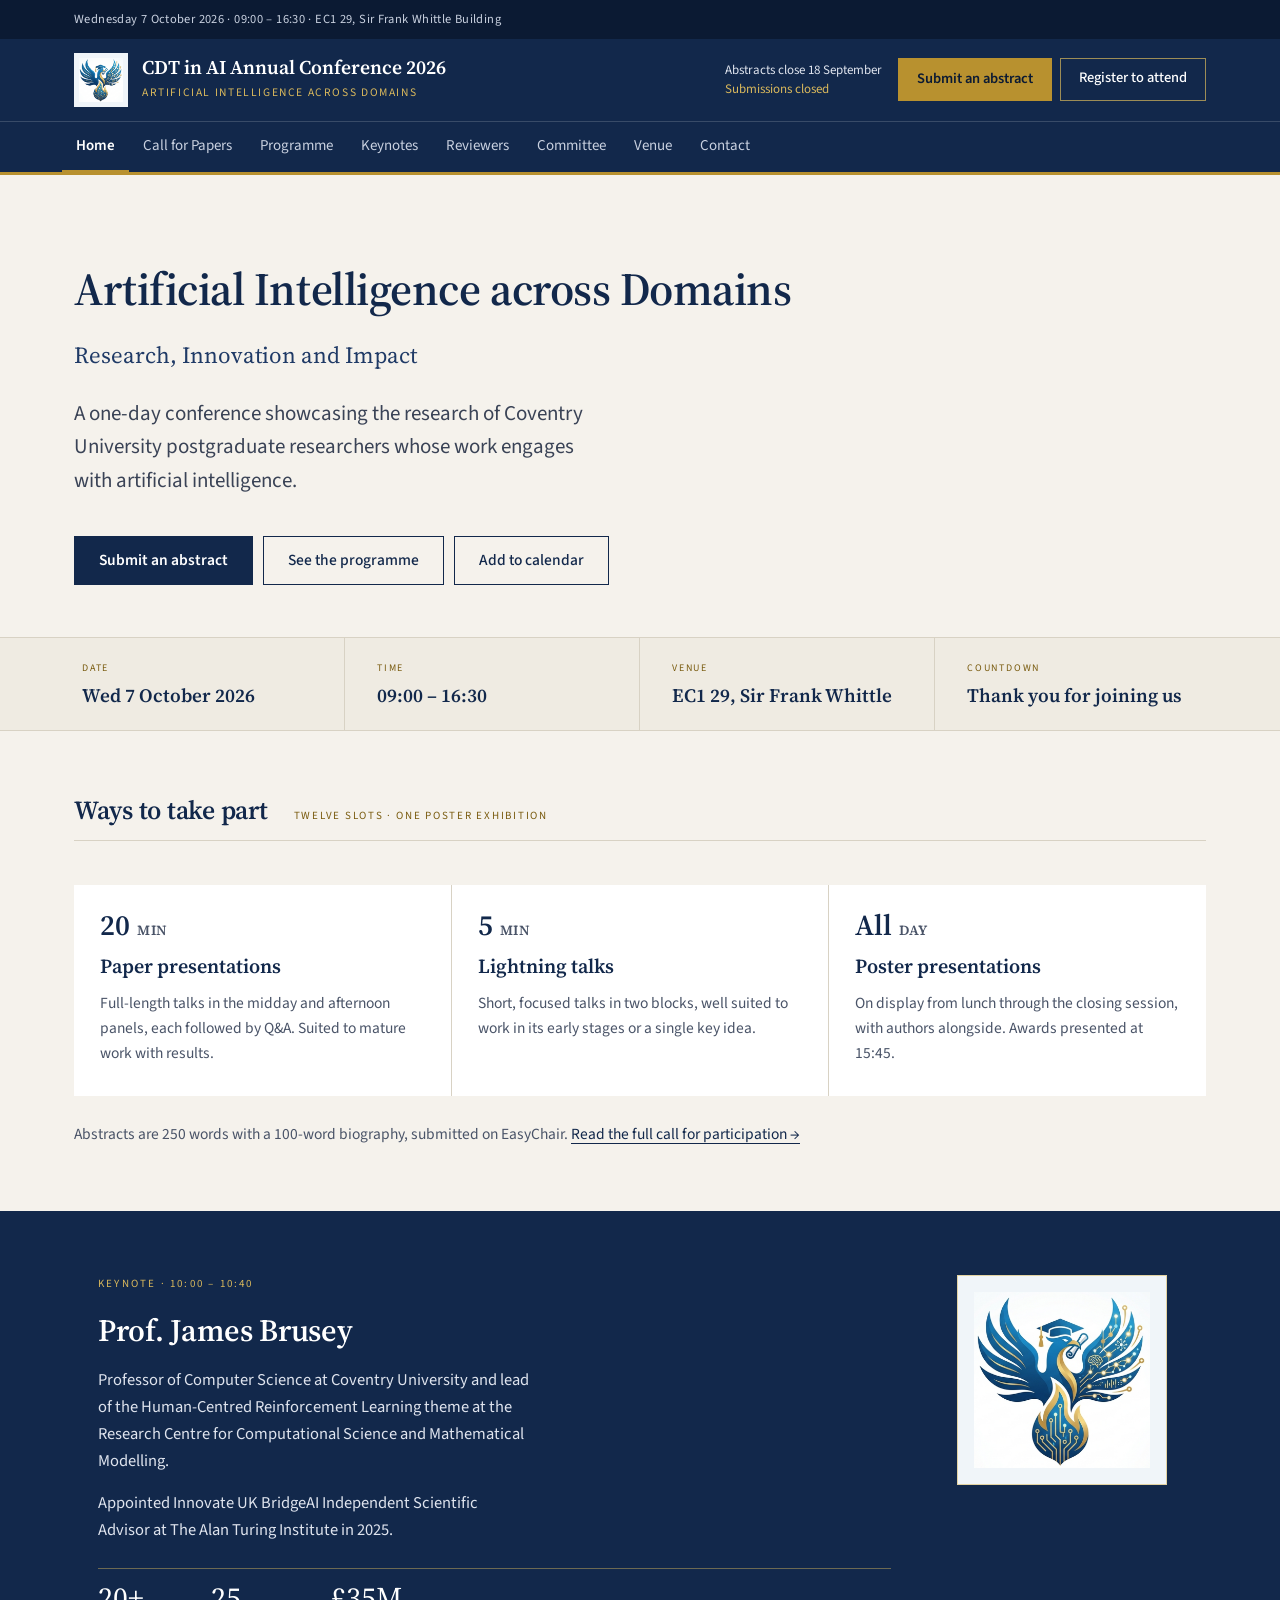
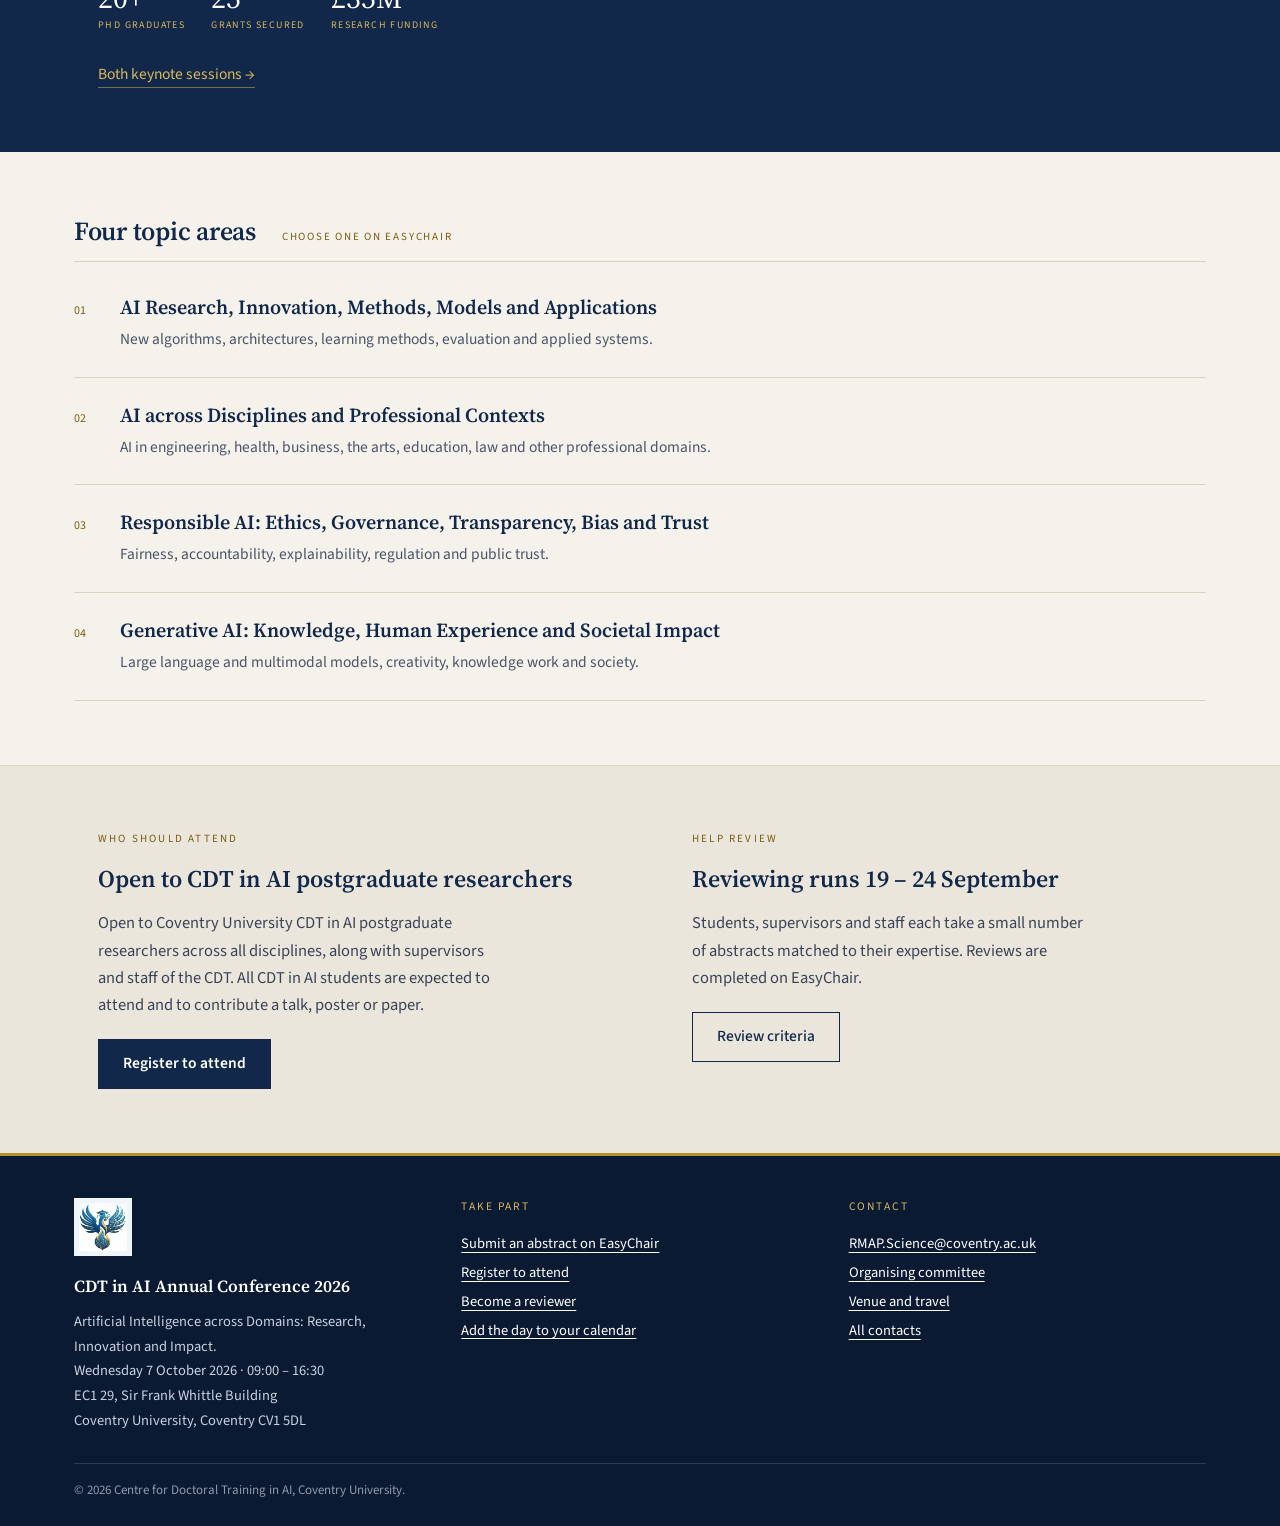
==== index.html @ 6d787bbd "Implement Claude Design redesign: editorial layout, timeline programme, calendar download Co-Authore" ====
<!DOCTYPE html>
<html lang="en-GB">
<head>
<meta charset="utf-8">
<meta name="viewport" content="width=device-width, initial-scale=1">
<title>Home · CDT in AI Annual Conference 2026</title>
<meta name="description" content="CDT in AI Annual Conference 2026, Coventry University. Artificial Intelligence across Domains: Research, Innovation and Impact. Wednesday 7 October 2026.">
<link rel="icon" type="image/png" href="assets/img/favicon.png">
<link rel="preconnect" href="https://fonts.googleapis.com">
<link rel="preconnect" href="https://fonts.gstatic.com" crossorigin>
<link rel="stylesheet" href="https://fonts.googleapis.com/css2?family=Source+Sans+3:ital,wght@0,400;0,500;0,600;0,700;1,400&family=Source+Serif+4:opsz,wght@8..60,400;8..60,600;8..60,700&display=swap">
<link rel="stylesheet" href="assets/css/style.css">
</head>
<body>
<a class="skip-link" href="#main">Skip to content</a>
<div class="top-strip"><div class="wrap"><span>Wednesday 7 October 2026 · 09:00 – 16:30 · EC1 29, Sir Frank Whittle Building</span></div></div>
<header class="site-header">
  <div class="wrap header-row">
    <a class="brand" href="index.html">
      <img src="assets/img/mark.png" alt="Coventry University Centre for Doctoral Training in AI">
      <span><span class="title">CDT in AI Annual Conference 2026</span><span class="sub">Artificial Intelligence across Domains</span></span>
    </a>
    <div class="header-actions">
      <p class="deadline-note">Abstracts close 18 September<br><span data-deadline-countdown>Friday 18 September 2026</span></p>
      <div class="header-cta">
        <a class="btn btn-gold" href="https://easychair.org/conferences/?conf=cdtinaiannualconfere0">Submit an abstract</a>
        <a class="btn btn-ghost" href="https://forms.cloud.microsoft/Pages/ResponsePage.aspx?id=mqsYS2U3vkqsfA4NOYr9Txeve1SJEVJCqEbhUMPBqIZUQTRKRkpRMDQ3NTI3MjNDT1paQ0gyVUE4WC4u">Register to attend</a>
      </div>
      <button class="nav-toggle" aria-expanded="false" aria-controls="site-nav">Menu</button>
    </div>
  </div>
  <nav class="site-nav" id="site-nav" aria-label="Main navigation"><div class="wrap"><ul><li><a href="index.html" aria-current="page">Home</a></li><li><a href="call-for-papers.html">Call for Papers</a></li><li><a href="programme.html">Programme</a></li><li><a href="speakers.html">Keynotes</a></li><li><a href="reviewers.html">Reviewers</a></li><li><a href="committee.html">Committee</a></li><li><a href="venue.html">Venue</a></li><li><a href="contact.html">Contact</a></li></ul></div></nav>
</header>
<main id="main">

<section class="wrap hero">
  <h1>Artificial Intelligence across Domains</h1>
  <p class="subtitle">Research, Innovation and Impact</p>
  <p class="lead">A one-day conference showcasing the research of Coventry University postgraduate researchers whose work engages with artificial intelligence.</p>
  <div class="btn-row">
    <a class="btn btn-navy" href="https://easychair.org/conferences/?conf=cdtinaiannualconfere0">Submit an abstract</a>
    <a class="btn btn-outline" href="programme.html">See the programme</a>
    <button type="button" class="btn btn-outline" data-add-to-calendar>Add to calendar</button>
  </div>
</section>

<section class="facts">
  <dl>
    <div><dt>Date</dt><dd>Wed 7 October 2026</dd></div>
    <div><dt>Time</dt><dd>09:00 – 16:30</dd></div>
    <div><dt>Venue</dt><dd>EC1 29, Sir Frank Whittle</dd></div>
    <div><dt>Countdown</dt><dd data-conference-countdown>7 October 2026</dd></div>
  </dl>
</section>

<section class="now-bar" id="now-bar" hidden>
  <p class="label">Happening now</p><p class="session"></p><p class="next"></p>
</section>

<section class="wrap section">
  <div class="section-head"><h2>Ways to take part</h2><p class="kicker">Twelve slots · one poster exhibition</p></div>
  <div class="cells"><div class="cell"><p class="big">20<span>MIN</span></p><h3>Paper presentations</h3><p class="desc">Full-length talks in the midday and afternoon panels, each followed by Q&amp;A. Suited to mature work with results.</p></div><div class="cell"><p class="big">5<span>MIN</span></p><h3>Lightning talks</h3><p class="desc">Short, focused talks in two blocks, well suited to work in its early stages or a single key idea.</p></div><div class="cell"><p class="big">All<span>DAY</span></p><h3>Poster presentations</h3><p class="desc">On display from lunch through the closing session, with authors alongside. Awards presented at 15:45.</p></div></div>
  <p class="after-note">Abstracts are 250 words with a 100-word biography, submitted on EasyChair. <a href="call-for-papers.html">Read the full call for participation →</a></p>
</section>

<section class="band-navy section keynote-band">
  <div class="wrap-inner two-col" style="padding:0 24px">
    <div class="text">
      <p class="eyebrow on-navy" style="margin-bottom:18px">Keynote · 10:00 – 10:40</p>
      <h2>Prof. James Brusey</h2>
      <p class="bio">Professor of Computer Science at Coventry University and lead of the Human-Centred Reinforcement Learning theme at the Research Centre for Computational Science and Mathematical Modelling.</p>
      <p class="bio" style="margin-bottom:0">Appointed Innovate UK BridgeAI Independent Scientific Advisor at The Alan Turing Institute in 2025.</p>
      <div class="stats">
        <div><p class="n">20+</p><p class="l">PhD graduates</p></div>
        <div><p class="n">25</p><p class="l">Grants secured</p></div>
        <div><p class="n">£35M</p><p class="l">Research funding</p></div>
      </div>
      <p style="margin-top:26px"><a class="arrow-link" href="speakers.html">Both keynote sessions →</a></p>
    </div>
    <div class="emblem"><img src="assets/img/mark.png" alt="CDT in AI phoenix emblem"></div>
  </div>
</section>

<section class="wrap section">
  <div class="section-head tight"><h2>Four topic areas</h2><p class="kicker">Choose one on EasyChair</p></div>
  <ol class="numbered"><li><span class="num">01</span><div><h3>AI Research, Innovation, Methods, Models and Applications</h3><p class="d">New algorithms, architectures, learning methods, evaluation and applied systems.</p></div></li><li><span class="num">02</span><div><h3>AI across Disciplines and Professional Contexts</h3><p class="d">AI in engineering, health, business, the arts, education, law and other professional domains.</p></div></li><li><span class="num">03</span><div><h3>Responsible AI: Ethics, Governance, Transparency, Bias and Trust</h3><p class="d">Fairness, accountability, explainability, regulation and public trust.</p></div></li><li><span class="num">04</span><div><h3>Generative AI: Knowledge, Human Experience and Societal Impact</h3><p class="d">Large language and multimodal models, creativity, knowledge work and society.</p></div></li></ol>
</section>

<section class="band section">
  <div class="wrap-inner two-col" style="padding:0 24px">
    <div>
      <p class="eyebrow" style="margin-bottom:16px">Who should attend</p>
      <h2 class="h2-plain" style="font-size:clamp(20px,2.1vw,24px);margin-bottom:16px">Open to CDT in AI postgraduate researchers</h2>
      <p class="body-2" style="margin:0 0 20px;font-size:16.5px;max-width:50ch">Open to Coventry University CDT in AI postgraduate researchers across all disciplines, along with supervisors and staff of the CDT. All CDT in AI students are expected to attend and to contribute a talk, poster or paper.</p>
      <a class="btn btn-navy" href="https://forms.cloud.microsoft/Pages/ResponsePage.aspx?id=mqsYS2U3vkqsfA4NOYr9Txeve1SJEVJCqEbhUMPBqIZUQTRKRkpRMDQ3NTI3MjNDT1paQ0gyVUE4WC4u">Register to attend</a>
    </div>
    <div class="narrow">
      <p class="eyebrow" style="margin-bottom:16px">Help review</p>
      <h2 class="h2-plain" style="font-size:clamp(20px,2.1vw,24px);margin-bottom:16px">Reviewing runs 19 – 24 September</h2>
      <p class="body-2" style="margin:0 0 20px;font-size:16.5px;max-width:50ch">Students, supervisors and staff each take a small number of abstracts matched to their expertise. Reviews are completed on EasyChair.</p>
      <a class="btn btn-outline on-paper2" href="reviewers.html">Review criteria</a>
    </div>
  </div>
</section>

</main>
<footer class="site-footer">
  <div class="cols">
    <div>
      <img src="assets/img/mark.png" alt="">
      <p class="ft-title">CDT in AI Annual Conference 2026</p>
      <p class="body">Artificial Intelligence across Domains: Research, Innovation and Impact.<br>Wednesday 7 October 2026 · 09:00 – 16:30<br>EC1 29, Sir Frank Whittle Building<br>Coventry University, Coventry CV1 5DL</p>
    </div>
    <div>
      <p class="ft-label">Take part</p>
      <ul>
        <li><a href="https://easychair.org/conferences/?conf=cdtinaiannualconfere0">Submit an abstract on EasyChair</a></li>
        <li><a href="https://forms.cloud.microsoft/Pages/ResponsePage.aspx?id=mqsYS2U3vkqsfA4NOYr9Txeve1SJEVJCqEbhUMPBqIZUQTRKRkpRMDQ3NTI3MjNDT1paQ0gyVUE4WC4u">Register to attend</a></li>
        <li><a href="reviewers.html">Become a reviewer</a></li>
        <li><button type="button" class="btn-link" data-add-to-calendar>Add the day to your calendar</button></li>
      </ul>
    </div>
    <div>
      <p class="ft-label">Contact</p>
      <ul>
        <li><a href="mailto:RMAP.Science@coventry.ac.uk">RMAP.Science@coventry.ac.uk</a></li>
        <li><a href="committee.html">Organising committee</a></li>
        <li><a href="venue.html">Venue and travel</a></li>
        <li><a href="contact.html">All contacts</a></li>
      </ul>
    </div>
  </div>
  <p class="copyright">© 2026 Centre for Doctoral Training in AI, Coventry University.</p>
</footer>
<script src="assets/js/main.js"></script>
</body>
</html>
---- assets/css/style.css ----
/* CDT in AI Annual Conference 2026 — implemented from the Claude Design file
   "CDT in AI Conference 2026.dc.html". Navy / gold / warm off-white, hairline structure,
   Source Serif 4 + Source Sans 3. */
:root {
  --navy: #12284b; --navy-deep: #0b1a33; --navy-soft: #1f3a66;
  --gold: #b8912f; --gold-light: #d9b85c; --gold-text: #7a5c10;
  --paper: #f5f2ec; --paper-2: #ebe6dc; --paper-3: #efebe2; --tint: #faf7ef; --tint-live: #fbf6e8;
  --ink: #1b2233; --ink-2: #3a4356; --ink-soft: #4a5468; --line: #d8d2c4;
  --white: #ffffff; --mark-bg: #f0f5f9;
  --serif: "Source Serif 4", Georgia, "Times New Roman", serif;
  --sans: "Source Sans 3", system-ui, "Segoe UI", Arial, sans-serif;
  --max: 1180px; --max-inner: 1132px;
}
*, *::before, *::after { box-sizing: border-box; }
[hidden] { display: none !important; }
html { scroll-behavior: smooth; }
body { margin: 0; background: var(--paper); color: var(--ink); font-family: var(--sans); font-size: 17px; line-height: 1.65; -webkit-font-smoothing: antialiased; display: flex; flex-direction: column; min-height: 100vh; }
img { max-width: 100%; height: auto; display: block; }
a { color: var(--navy); text-underline-offset: 4px; text-decoration-thickness: 1px; }
a:hover { color: var(--gold-text); }
h1, h2, h3 { font-family: var(--serif); font-weight: 600; color: var(--navy); margin: 0; }
p { margin: 0; }
main { flex: 1 1 auto; min-width: 0; }
.wrap { max-width: var(--max); margin-left: auto; margin-right: auto; padding-left: 24px; padding-right: 24px; }
.wrap-inner { max-width: var(--max-inner); margin-left: auto; margin-right: auto; }
.skip-link { position: absolute; left: -999px; top: 8px; background: var(--gold); color: var(--navy-deep); padding: 8px 14px; z-index: 100; }
.skip-link:focus { left: 8px; }

/* Type helpers */
.eyebrow { font-family: var(--sans); font-size: 11px; letter-spacing: .2em; text-transform: uppercase; color: var(--gold-text); margin: 0 0 20px; }
.eyebrow.sm { font-size: 10.5px; letter-spacing: .18em; margin: 0 0 10px; }
.eyebrow.on-navy { color: var(--gold-light); }
.kicker { font-family: var(--sans); font-size: 11px; letter-spacing: .16em; text-transform: uppercase; color: var(--gold-text); margin: 0; }
.kicker.on-navy { color: var(--gold-light); }
.num { font-family: var(--sans); font-size: 12px; color: var(--gold-text); flex-shrink: 0; }
.mono-date { font-family: var(--sans); font-size: 12.5px; color: var(--gold-text); }
.muted { color: var(--ink-soft); }
.body-2 { color: var(--ink-2); }

/* Buttons */
.btn { display: inline-block; padding: 13px 24px; text-decoration: none; font-weight: 600; font-size: 15.5px; font-family: var(--sans); cursor: pointer; line-height: 1.4; border: 1px solid transparent; background: none; transition: background .15s, color .15s; }
.btn-navy { background: var(--navy); color: var(--white); border-color: var(--navy); }
.btn-navy:hover { background: var(--navy-soft); color: var(--white); }
.btn-gold { background: var(--gold); color: var(--navy-deep); border-color: var(--gold); }
.btn-gold:hover { background: var(--gold-light); color: var(--navy-deep); }
.btn-outline { border-color: var(--navy); color: var(--navy); font-weight: 500; }
.btn-outline:hover { background: var(--paper-2); color: var(--navy); }
.btn-outline.on-paper2:hover { background: var(--paper); }
.btn-ghost { border-color: rgba(217,184,92,.7); color: var(--white); font-weight: 500; padding: 9px 18px; font-size: 14.5px; }
.btn-ghost:hover { background: rgba(255,255,255,.08); color: var(--white); }
.btn-row { display: flex; flex-wrap: wrap; gap: 10px; }
.btn-link { background: none; border: 0; padding: 0; color: var(--white); font-family: var(--sans); font-size: 14.5px; cursor: pointer; text-decoration: underline; text-underline-offset: 3px; }

/* Top strip + header */
.top-strip { background: var(--navy-deep); color: #c9d1e0; font-size: 12.5px; letter-spacing: .03em; }
.top-strip .wrap { padding-top: 9px; padding-bottom: 9px; display: flex; flex-wrap: wrap; gap: 6px 28px; justify-content: space-between; }
.site-header { background: var(--navy); color: var(--white); border-bottom: 3px solid var(--gold); z-index: 50; }
.header-row { padding-top: 14px; padding-bottom: 14px; display: flex; flex-wrap: wrap; gap: 16px 32px; align-items: center; justify-content: space-between; }
.brand { display: flex; align-items: center; gap: 14px; color: var(--white); text-decoration: none; }
.brand:hover { color: var(--white); }
.brand img { width: 54px; height: 54px; background: var(--mark-bg); padding: 5px; object-fit: contain; flex-shrink: 0; }
.brand .title { display: block; font-family: var(--serif); font-weight: 600; font-size: 19.5px; line-height: 1.25; }
.brand .sub { display: block; font-size: 11.5px; letter-spacing: .14em; text-transform: uppercase; color: var(--gold-light); margin-top: 3px; }
.header-actions { display: flex; flex-wrap: wrap; align-items: center; gap: 10px 16px; }
.deadline-note { margin: 0; font-size: 13px; line-height: 1.45; color: #dfe4ee; }
.deadline-note span { color: var(--gold-light); }
.header-cta { display: flex; flex-wrap: wrap; gap: 8px; }
.header-cta .btn-gold { padding: 10px 18px; font-size: 14.5px; }
.nav-toggle { display: none; background: none; border: 1px solid rgba(217,184,92,.7); color: var(--white); padding: 9px 16px; font-family: var(--sans); font-size: 14.5px; cursor: pointer; }
.site-nav { border-top: 1px solid rgba(255,255,255,.16); }
.site-nav .wrap { padding-left: 12px; padding-right: 12px; }
.site-nav ul { list-style: none; margin: 0; padding: 0; display: flex; flex-wrap: wrap; }
.site-nav a { display: block; padding: 12px 14px; font-size: 15px; text-decoration: none; color: #c9d1e0; font-weight: 400; border-bottom: 3px solid transparent; margin-bottom: -1px; }
.site-nav a:hover { background: rgba(255,255,255,.09); color: var(--white); }
.site-nav a[aria-current="page"] { color: var(--white); font-weight: 600; border-bottom-color: var(--gold); }
@media (min-width: 900px) { .site-header { position: sticky; top: 0; } }
@media (max-width: 899px) {
  .nav-toggle { display: inline-block; }
  .site-nav { display: none; }
  .site-nav.open { display: block; }
  .site-nav ul { flex-direction: column; }
  .site-nav a { border-bottom: 1px solid rgba(255,255,255,.1); border-left: 3px solid transparent; }
  .site-nav a[aria-current="page"] { border-bottom-color: rgba(255,255,255,.1); border-left-color: var(--gold); }
  .deadline-note { display: none; }
}

/* Page header */
.page-head { padding-top: clamp(36px, 5vw, 68px); }
.page-head h1 { font-size: clamp(27px, 3.3vw, 38px); line-height: 1.18; letter-spacing: -.01em; margin: 0 0 18px; }
.page-head .lead { font-size: clamp(16px, 1.7vw, 19px); color: var(--ink-2); max-width: 58ch; }
.page-head .note { font-family: var(--sans); font-size: 11.5px; letter-spacing: .06em; color: var(--gold-text); border-top: 1px solid var(--line); padding-top: 14px; margin: 26px 0 0; }
.section { padding-top: clamp(40px, 5vw, 68px); padding-bottom: clamp(40px, 5vw, 68px); }
.section.tight-top { padding-top: clamp(30px, 4vw, 48px); }
.section.no-bottom { padding-bottom: 0; }
.band { background: var(--paper-2); border-top: 1px solid var(--line); }
.band-navy { background: var(--navy); color: var(--white); }
.band-navy h2, .band-navy h3 { color: var(--white); }
.band-navy p { color: #dfe4ee; }
.band-navy a { color: var(--gold-light); }
.band-navy a:hover { color: var(--white); }
.section-head { display: flex; flex-wrap: wrap; gap: 12px 26px; align-items: baseline; border-bottom: 1px solid var(--line); padding-bottom: 14px; margin-bottom: clamp(28px, 4vw, 44px); }
.section-head.tight { margin-bottom: 8px; }
.section-head h2 { font-size: clamp(21px, 2.3vw, 26px); line-height: 1.22; letter-spacing: -.01em; }
.band-navy .section-head { border-bottom-color: rgba(217,184,92,.45); margin-bottom: clamp(22px, 3vw, 32px); }
.h2-rule { font-weight: 400; font-size: clamp(24px, 3vw, 34px); line-height: 1.12; letter-spacing: -.02em; margin: 0 0 18px; border-bottom: 1px solid var(--line); padding-bottom: 12px; }
.h2-small { font-size: clamp(19px, 2vw, 22px); line-height: 1.28; letter-spacing: -.01em; margin: 0 0 16px; border-bottom: 1px solid var(--line); padding-bottom: 12px; }
.h2-plain { font-size: clamp(19px, 2vw, 22px); line-height: 1.28; margin: 0 0 12px; }
.two-col { display: flex; flex-wrap: wrap; gap: clamp(30px, 5vw, 64px); }
.two-col > * { flex: 1 1 320px; min-width: 0; }
.two-col > .narrow { flex: 1 1 280px; }

/* Home hero */
.hero { padding-top: clamp(40px, 7vw, 88px); padding-bottom: clamp(32px, 4vw, 56px); }
.hero h1 { font-size: clamp(30px, 4vw, 46px); line-height: 1.14; letter-spacing: -.01em; margin: 0 0 24px; text-wrap: balance; }
.hero .subtitle { font-family: var(--serif); font-size: clamp(18px, 2vw, 23px); line-height: 1.35; color: var(--navy-soft); margin: 0 0 26px; }
.hero .lead { font-size: clamp(17px, 1.8vw, 21px); line-height: 1.6; color: var(--ink-2); max-width: 52ch; margin: 0 0 38px; text-wrap: pretty; }
.facts { border-top: 1px solid var(--line); border-bottom: 1px solid var(--line); background: var(--paper-3); }
.facts dl { margin: 0 auto; max-width: var(--max); display: grid; grid-template-columns: repeat(auto-fit, minmax(178px, 1fr)); }
.facts div { padding: 22px clamp(24px, 5vw, 32px); border-right: 1px solid var(--line); }
.facts div:last-child { border-right: 0; }
.facts dt { font-family: var(--sans); font-size: 10px; letter-spacing: .18em; text-transform: uppercase; color: var(--gold-text); margin-bottom: 7px; }
.facts dd { margin: 0; font-family: var(--serif); font-weight: 600; font-size: 19px; line-height: 1.3; color: var(--navy); }
.now-bar { background: var(--navy); color: var(--white); padding: 20px 24px; display: flex; flex-wrap: wrap; gap: 26px; align-items: baseline; }
.now-bar .label { font-family: var(--sans); font-size: 10px; letter-spacing: .2em; text-transform: uppercase; color: var(--gold-light); }
.now-bar .session { font-family: var(--serif); font-size: 22px; line-height: 1.2; color: var(--white); }
.now-bar .next { font-size: 12px; color: #c9d1e0; }

/* Cells grid (hairline) */
.cells { display: grid; grid-template-columns: repeat(auto-fit, minmax(240px, 1fr)); gap: 1px; background: var(--line); }
.cells.narrow { grid-template-columns: repeat(auto-fit, minmax(210px, 1fr)); }
.cell { background: var(--white); padding: 26px 26px 30px; }
.cell .big { font-family: var(--serif); font-weight: 600; font-size: 29px; line-height: 1; color: var(--navy); margin: 0 0 10px; }
.cell .big span { font-size: 14px; letter-spacing: .04em; color: var(--ink-soft); margin-left: 7px; }
.cell h3 { font-size: 20px; margin: 0 0 8px; }
.cell p.desc { font-size: 15.5px; color: var(--ink-soft); line-height: 1.6; }
.cells.on-navy { background: rgba(217,184,92,.3); grid-template-columns: repeat(auto-fit, minmax(235px, 1fr)); }
.cells.on-navy .cell { background: var(--navy); padding: 24px 24px 28px; }
.cells.on-navy .big { color: var(--gold-light); font-size: 28px; }
.cells.on-navy .big span { color: var(--gold-light); }
.cells.on-navy h3 { font-size: 19px; }
.cells.on-navy p.desc { color: #dfe4ee; font-size: 15px; }
.after-note { margin: 26px 0 0; font-size: 15.5px; color: var(--ink-soft); }

/* Keynote band */
.keynote-band .two-col { gap: clamp(28px, 4vw, 60px); }
.keynote-band .text { flex: 1 1 380px; }
.keynote-band .emblem { flex: 0 1 240px; display: flex; align-items: flex-start; justify-content: center; }
.keynote-band .emblem img { width: min(210px, 60vw); background: var(--mark-bg); padding: 16px; border: 1px solid rgba(217,184,92,.55); }
.keynote-band h2 { font-size: clamp(24px, 2.7vw, 31px); line-height: 1.2; letter-spacing: -.01em; margin: 0 0 18px; }
.keynote-band p.bio { font-size: 16.5px; line-height: 1.65; margin: 0 0 14px; max-width: 54ch; }
.stats { display: flex; flex-wrap: wrap; border-top: 1px solid rgba(217,184,92,.45); margin-top: 24px; }
.stats div { padding: 14px 26px 0 0; }
.stats .n { font-family: var(--serif); font-size: 30px; line-height: 1; color: var(--white); }
.stats .l { font-family: var(--sans); font-size: 10px; letter-spacing: .14em; text-transform: uppercase; color: var(--gold-light); margin: 4px 0 0; }
.stats.on-paper { display: grid; grid-template-columns: repeat(auto-fit, minmax(130px, 1fr)); border-top-color: var(--line); margin-top: 0; }
.stats.on-paper div { padding: 14px 0; }
.stats.on-paper .n { color: var(--navy); font-size: 28px; }
.stats.on-paper .l { color: var(--gold-text); }
.arrow-link { color: var(--gold-light); font-size: 15.5px; text-decoration: none; border-bottom: 1px solid rgba(217,184,92,.5); padding-bottom: 2px; }
.arrow-link:hover { color: var(--white); }

/* Numbered list (topics, criteria, steps) */
.numbered { list-style: none; margin: 0; padding: 0; }
.numbered li { display: flex; gap: clamp(14px, 3vw, 34px); padding: 24px 0; border-bottom: 1px solid var(--line); align-items: baseline; }
.numbered li.compact { padding: 20px 0; }
.numbered h3, .numbered .t { font-family: var(--serif); font-weight: 600; font-size: clamp(17px, 1.8vw, 20px); line-height: 1.35; color: var(--navy); margin: 0 0 6px; }
.numbered .t.only { margin: 0; }
.numbered p.d { font-size: 15.5px; color: var(--ink-soft); }
.steps { list-style: none; margin: 0 0 26px; padding: 0; }
.steps li { display: flex; gap: 14px; padding: 12px 0; border-bottom: 1px solid var(--paper-2); }
.steps .num { font-size: 11px; padding-top: 4px; }
.steps span:last-child { font-size: 16px; color: var(--ink-2); }
.steps strong { color: var(--navy); }
.criteria { list-style: none; margin: 0; padding: 0; flex: 1 1 340px; min-width: 0; }
.criteria li { display: flex; gap: 16px; padding: 16px 0; border-bottom: 1px solid var(--line); }
.criteria .num { padding-top: 5px; }
.criteria .t { font-family: var(--serif); font-size: 19px; color: var(--navy); margin: 0 0 4px; }
.criteria .d { font-size: 15px; color: var(--ink-soft); }

/* Callout */
.callout { border-left: 3px solid var(--gold); background: var(--paper-3); padding: 16px 20px; }
.callout .eyebrow { font-size: 10px; letter-spacing: .18em; margin: 0 0 6px; }
.callout p:last-child { font-size: 15.5px; color: var(--ink-2); }

/* Dates list (CFP) */
.dates { list-style: none; margin: 0; padding: 0; border-top: 1px solid var(--navy); }
.dates li { display: flex; flex-wrap: wrap; gap: 10px clamp(16px, 3vw, 40px); align-items: baseline; padding: 20px 0; border-bottom: 1px solid var(--line); }
.dates li.past { opacity: .5; }
.dates .stamp { flex: 0 0 96px; }
.dates .label { font-family: var(--serif); font-weight: 600; font-size: clamp(18px, 1.9vw, 21px); line-height: 1.3; color: var(--navy); flex: 1 1 240px; min-width: 0; }
.dates .detail { font-size: 14.5px; color: var(--ink-soft); flex: 1 1 200px; min-width: 0; }
.dates .status { font-family: var(--sans); font-size: 10px; letter-spacing: .16em; text-transform: uppercase; color: var(--gold-text); }

/* Timeline (programme) */
.timeline { list-style: none; margin: 0; padding: 0; }
.timeline li { display: flex; gap: clamp(16px, 3vw, 40px); padding: 18px 0 18px 16px; border-bottom: 1px solid var(--line); border-left: 3px solid transparent; align-items: baseline; }
.timeline li.break { background: var(--paper-3); }
.timeline li.gold { background: var(--tint); border-left-color: rgba(184,145,47,.55); }
.timeline li.live { background: var(--tint-live); border-left-color: var(--gold); }
.timeline .time { font-family: var(--sans); font-size: 12.5px; letter-spacing: .02em; color: var(--navy); flex: 0 0 110px; white-space: nowrap; }
.timeline .body { min-width: 0; flex: 1 1 auto; }
.timeline .title { font-family: var(--serif); font-weight: 400; font-size: clamp(16.5px, 1.7vw, 19px); line-height: 1.35; color: var(--navy); }
.timeline li.gold .title, .timeline li.live .title { font-weight: 600; }
.timeline li.break .title { color: var(--ink-soft); }
.timeline .detail { margin: 4px 0 0; font-size: 14.5px; color: var(--ink-soft); }
.timeline .tag { font-family: var(--sans); font-size: 10px; letter-spacing: .16em; text-transform: uppercase; color: var(--gold-text); flex-shrink: 0; }
@media (max-width: 560px) { .timeline li { flex-wrap: wrap; } .timeline .time { flex-basis: 100%; } }
.view-toggle { display: flex; gap: 0; margin: 0 0 22px; border: 1px solid var(--navy); width: max-content; }
.view-toggle button { background: none; border: 0; padding: 8px 16px; font-family: var(--sans); font-size: 13px; letter-spacing: .06em; text-transform: uppercase; color: var(--navy); cursor: pointer; }
.view-toggle button[aria-pressed="true"] { background: var(--navy); color: var(--white); }
.table-wrap { overflow-x: auto; }
.schedule { width: 100%; border-collapse: collapse; font-size: 15.5px; }
.schedule th { text-align: left; font-family: var(--sans); font-size: 10px; letter-spacing: .18em; text-transform: uppercase; color: var(--gold-text); font-weight: 400; padding: 0 16px 10px 0; border-bottom: 1px solid var(--navy); }
.schedule td { padding: 13px 16px 13px 0; border-bottom: 1px solid var(--line); vertical-align: top; }
.schedule td.time { font-family: var(--sans); font-size: 12.5px; color: var(--navy); white-space: nowrap; }
.schedule td.title { font-family: var(--serif); font-size: 18px; color: var(--navy); }
.schedule td.detail { color: var(--ink-soft); font-size: 14.5px; padding-right: 0; }
.schedule tr.break { background: var(--paper-3); }
.schedule tr.break td.title { color: var(--ink-soft); }
.schedule tr.gold { background: var(--tint); }
.schedule tr.gold td.title, .schedule tr.live td.title { font-weight: 600; }
.schedule tr.live { background: var(--tint-live); }
.slot { background: var(--white); padding: 22px 22px 26px; }
.slot .time { font-family: var(--sans); font-size: 11px; letter-spacing: .14em; color: var(--gold-text); margin: 0 0 10px; }
.slot h3 { font-size: 19px; margin: 0 0 12px; }
.slot ol { list-style: none; margin: 0; padding: 0; font-size: 14.5px; color: var(--ink-soft); }
.slot ol li { border-top: 1px solid var(--line); padding: 7px 0; }
.slot .kind { font-family: var(--sans); font-size: 10px; letter-spacing: .12em; text-transform: uppercase; color: var(--gold-text); margin: 12px 0 0; }

/* Speakers */
.speaker { border-top: 1px solid var(--line); padding-top: clamp(24px, 3vw, 34px); display: flex; flex-wrap: wrap; gap: clamp(24px, 4vw, 52px); }
.speaker.first { border-top-color: var(--navy); }
.speaker + .speaker { margin-top: clamp(34px, 4vw, 52px); }
.speaker .portrait-col { flex: 0 0 190px; max-width: 100%; }
.portrait { width: 190px; height: 238px; max-width: 100%; border: 1px dashed var(--gold); background: var(--paper-3); color: var(--gold-text); font-family: var(--sans); font-size: 12px; letter-spacing: .06em; text-align: center; display: flex; align-items: center; justify-content: center; padding: 16px; }
.portrait img { width: 100%; height: 100%; object-fit: cover; }
.speaker .slot-label { font-size: 10.5px; letter-spacing: .15em; text-transform: uppercase; color: var(--gold-text); margin: 14px 0 0; }
.speaker .slot-time { font-size: 13px; color: var(--navy); margin: 3px 0 0; }
.speaker .slot-time.tbc { color: var(--ink-soft); }
.speaker .text { flex: 1 1 340px; min-width: 0; }
.speaker h2 { font-size: clamp(23px, 2.5vw, 29px); line-height: 1.2; letter-spacing: -.01em; margin: 0 0 8px; }
.speaker .role { font-family: var(--sans); font-size: 11.5px; letter-spacing: .1em; text-transform: uppercase; color: var(--gold-text); margin: 0 0 20px; }
.speaker p.bio { font-size: 16.5px; color: var(--ink-2); margin: 0 0 14px; max-width: 60ch; }

/* Definition rows (reviewers, venue) */
.def { margin: 0; }
.def.ruled { border-top: 1px solid var(--navy); }
.def > div { padding: 14px 0; border-bottom: 1px solid var(--line); }
.def dt { font-family: var(--sans); font-size: 10.5px; letter-spacing: .16em; text-transform: uppercase; color: var(--gold-text); margin-bottom: 6px; }
.def dd { margin: 0; font-size: 15.5px; color: var(--ink-2); }
.def.inline > div { display: flex; gap: 18px; }
.def.inline dt { flex: 0 0 86px; margin: 0; }
.def.inline dd { font-size: 16px; }
.def.inline dd.big { font-family: var(--serif); font-size: 20px; color: var(--navy); }
.def.scale > div { display: flex; gap: 14px; padding: 9px 0; }
.def.scale dt { font-size: 13px; letter-spacing: 0; text-transform: none; flex: 0 0 18px; margin: 0; }
.def.scale dd { font-size: 15px; }
.def.recs > div { padding: 10px 0; }
.def.recs dt { font-family: var(--serif); font-size: 17px; color: var(--navy); letter-spacing: 0; text-transform: none; margin: 0; }
.def.recs dd { margin: 2px 0 0; font-size: 14.5px; color: var(--ink-soft); }
.mini-dates { list-style: none; margin: 0 0 24px; padding: 0; border-top: 1px solid var(--line); }
.mini-dates li { display: flex; gap: 16px; align-items: baseline; padding: 14px 0; border-bottom: 1px solid var(--line); }
.mini-dates li.past { opacity: .6; }
.mini-dates .stamp { flex: 0 0 74px; font-size: 12px; }
.mini-dates span:last-child { font-size: 15.5px; color: var(--ink-2); }

/* People (committee, contact) */
.people { list-style: none; margin: 0; padding: 0; border-top: 1px solid var(--navy); }
.people li { display: flex; flex-wrap: wrap; gap: 12px clamp(18px, 3vw, 40px); align-items: baseline; padding: 22px 0; border-bottom: 1px solid var(--line); }
.people .role { font-family: var(--sans); font-size: 11px; letter-spacing: .14em; text-transform: uppercase; color: var(--gold-text); flex: 0 0 120px; }
.people .name { font-family: var(--serif); font-weight: 600; font-size: clamp(18px, 1.9vw, 21px); line-height: 1.3; color: var(--navy); flex: 1 1 200px; min-width: 0; }
.people a { font-family: var(--sans); font-size: 12.5px; color: var(--navy); flex: 1 1 220px; min-width: 0; word-break: break-all; }
.contact-list { list-style: none; margin: 0; padding: 0; }
.contact-list li { padding: 12px 0; border-bottom: 1px solid var(--line); }
.contact-list .name { font-family: var(--serif); font-size: 19px; color: var(--navy); }
.contact-list .name span { font-size: 14px; color: var(--ink-soft); }
.contact-list a { font-family: var(--sans); font-size: 12.5px; }
.label-rule { font-family: var(--sans); font-size: 10.5px; letter-spacing: .18em; text-transform: uppercase; color: var(--gold-text); margin: 0 0 14px; border-top: 1px solid var(--navy); padding-top: 14px; }
.label-rule.spaced { margin-top: 34px; }
.links { list-style: none; margin: 0; padding: 0; font-size: 15.5px; }
.links li { padding: 9px 0; border-bottom: 1px solid var(--line); }

/* Venue */
.venue-h3 { font-family: var(--serif); font-weight: 400; font-size: 20px; color: var(--navy); margin: 0 0 6px; border-top: 1px solid var(--line); padding-top: 16px; }
.venue-p { font-size: 15.5px; color: var(--ink-2); margin: 0 0 18px; max-width: 52ch; }
.map { width: 100%; height: 340px; border: 1px solid var(--line); }
.map-link { font-family: var(--sans); font-size: 11px; letter-spacing: .06em; margin: 10px 0 26px; }
.map-link a { color: var(--gold-text); }

/* Poster */
.poster-row { display: flex; flex-wrap: wrap; gap: clamp(24px, 4vw, 48px); align-items: flex-start; border-top: 1px solid var(--line); padding-top: clamp(28px, 4vw, 44px); }
.poster-row > a { flex: 0 1 260px; }
.poster-row img { width: 100%; border: 1px solid var(--line); }
.poster-row .text { flex: 1 1 300px; min-width: 0; }
.poster-row h2 { font-size: clamp(19px, 2vw, 22px); line-height: 1.28; letter-spacing: -.01em; margin: 0 0 14px; }

/* Footer */
.site-footer { margin-top: auto; background: var(--navy-deep); color: #c9d1e0; border-top: 3px solid var(--gold); padding: 42px 24px 24px; font-size: 14.5px; }
.site-footer .cols { max-width: var(--max-inner); margin: 0 auto; display: grid; grid-template-columns: repeat(auto-fit, minmax(230px, 1fr)); gap: 30px; }
.site-footer img { width: 58px; height: 58px; background: var(--mark-bg); padding: 5px; object-fit: contain; margin: 0 0 16px; }
.site-footer .ft-title { font-family: var(--serif); font-weight: 600; font-size: 17px; color: var(--white); margin: 0 0 10px; }
.site-footer .ft-label { font-size: 11.5px; letter-spacing: .16em; text-transform: uppercase; color: var(--gold-light); margin: 0 0 12px; }
.site-footer ul { list-style: none; margin: 0; padding: 0; line-height: 2; }
.site-footer a { color: var(--white); }
.site-footer a:hover { color: var(--gold-light); }
.site-footer p.body { line-height: 1.7; }
.site-footer .copyright { max-width: var(--max-inner); margin: 30px auto 0; padding-top: 16px; border-top: 1px solid rgba(255,255,255,.14); font-size: 13px; color: #8e99ad; }
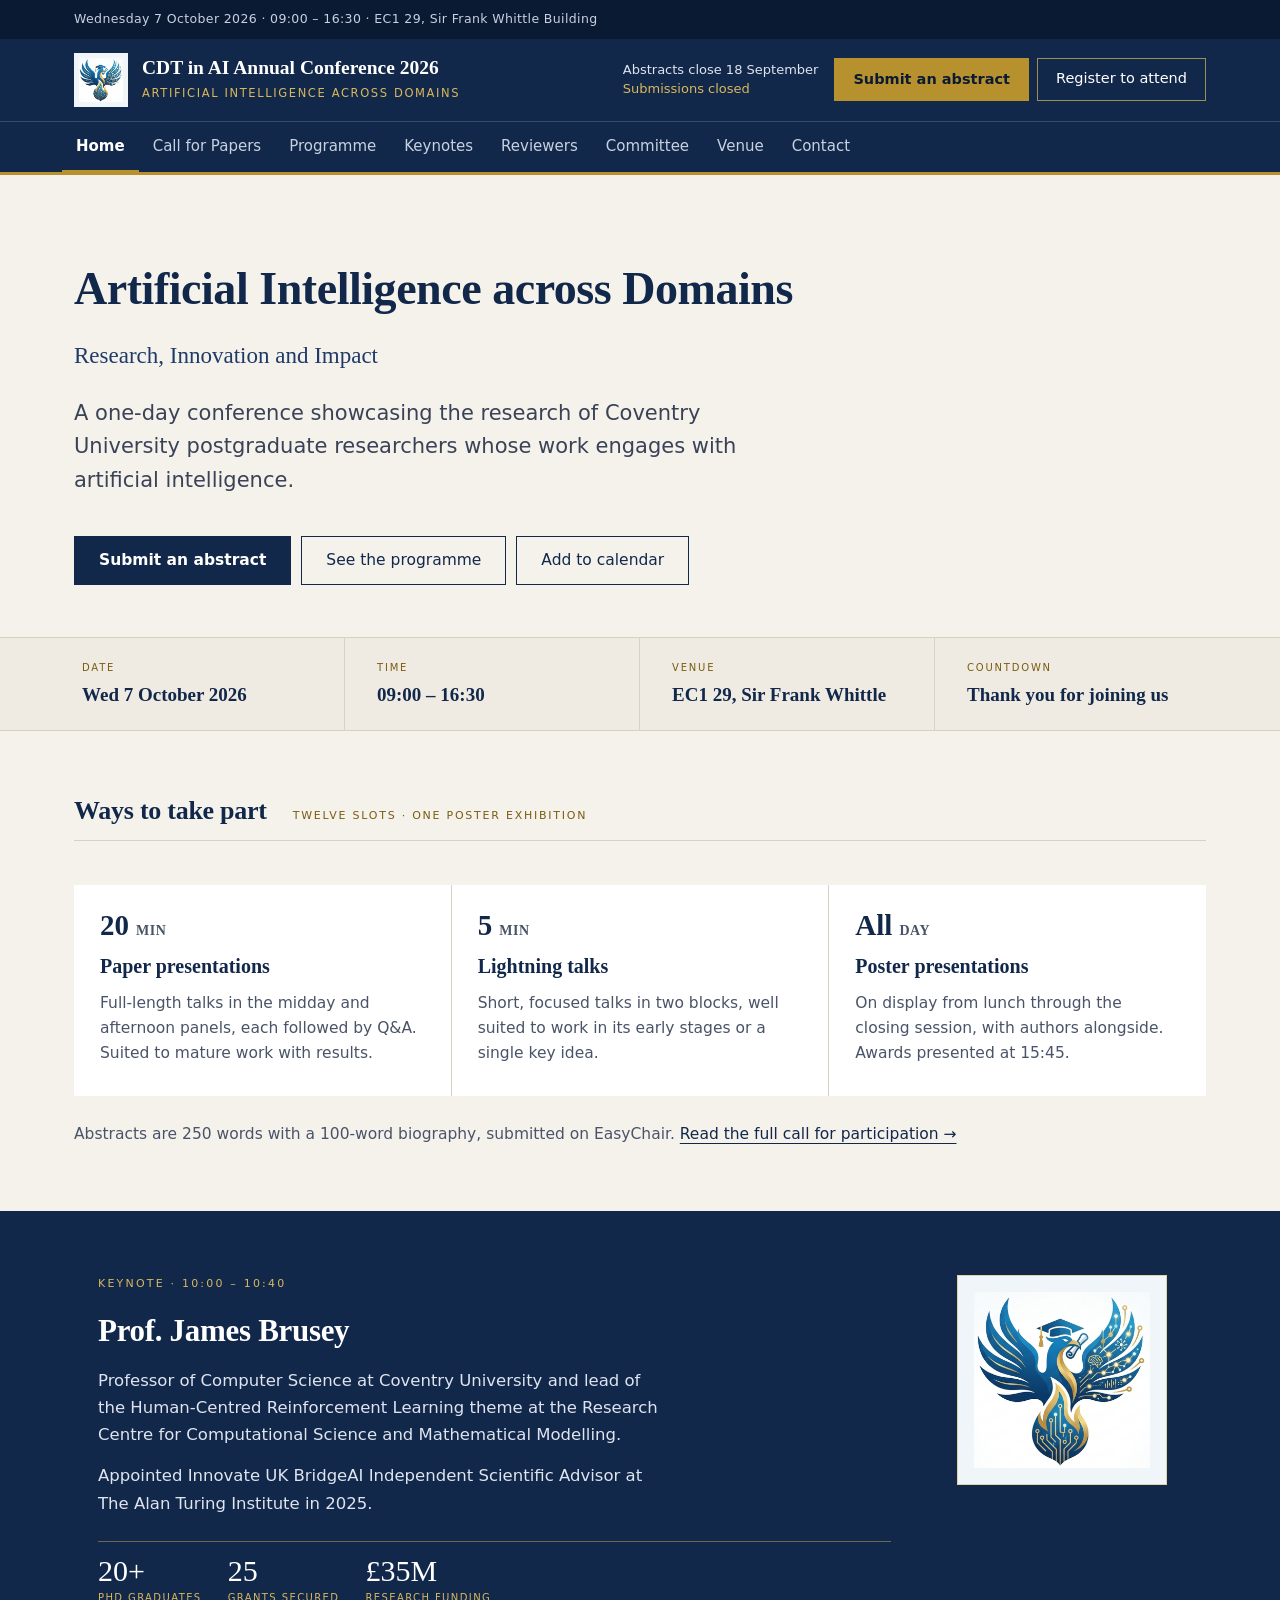
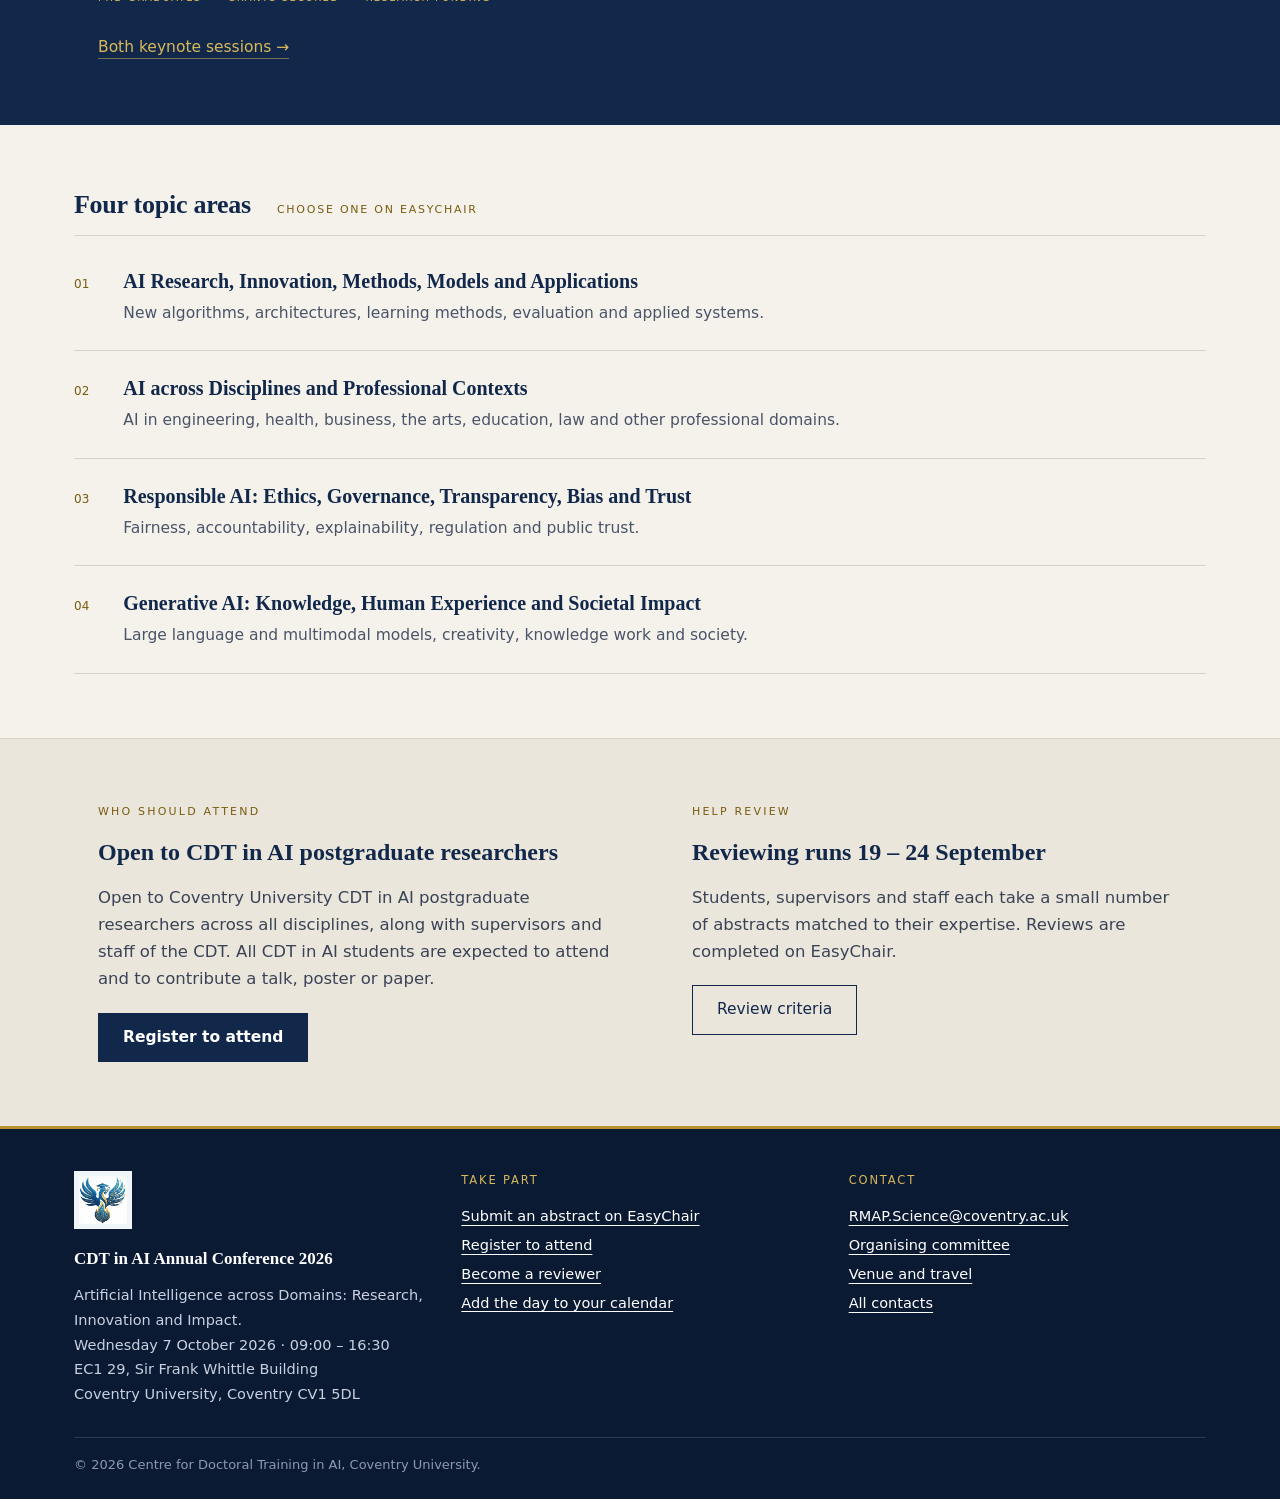
==== commit 18fbab69: "Rename assets and add self-heal reload for stale cached stylesheets Co-Authored-By: Claude Fable 5.1" ====
--- a/index.html
+++ b/index.html
@@ -9,7 +9,8 @@
 <link rel="preconnect" href="https://fonts.googleapis.com">
 <link rel="preconnect" href="https://fonts.gstatic.com" crossorigin>
 <link rel="stylesheet" href="https://fonts.googleapis.com/css2?family=Source+Sans+3:ital,wght@0,400;0,500;0,600;0,700;1,400&family=Source+Serif+4:opsz,wght@8..60,400;8..60,600;8..60,700&display=swap">
-<link rel="stylesheet" href="assets/css/style.css">
+<link rel="stylesheet" href="assets/css/site.css?v=41662c53">
+<script>window.addEventListener("load",function(){try{var v=getComputedStyle(document.documentElement).getPropertyValue("--site-build").trim();if(v!=="41662c53"&&!sessionStorage.getItem("cdt-healed")){sessionStorage.setItem("cdt-healed","1");location.reload();}}catch(e){}});</script>
 </head>
 <body>
 <a class="skip-link" href="#main">Skip to content</a>
@@ -132,6 +133,6 @@
   </div>
   <p class="copyright">© 2026 Centre for Doctoral Training in AI, Coventry University.</p>
 </footer>
-<script src="assets/js/main.js"></script>
+<script src="assets/js/site.js?v=67f8c456"></script>
 </body>
 </html>
--- a/assets/css/site.css
+++ b/assets/css/site.css
@@ -0,0 +1,308 @@
+/* CDT in AI Annual Conference 2026 — implemented from the Claude Design file
+   "CDT in AI Conference 2026.dc.html". Navy / gold / warm off-white, hairline structure,
+   Source Serif 4 + Source Sans 3. */
+:root {
+  --site-build: "41662c53";
+  --navy: #12284b; --navy-deep: #0b1a33; --navy-soft: #1f3a66;
+  --gold: #b8912f; --gold-light: #d9b85c; --gold-text: #7a5c10;
+  --paper: #f5f2ec; --paper-2: #ebe6dc; --paper-3: #efebe2; --tint: #faf7ef; --tint-live: #fbf6e8;
+  --ink: #1b2233; --ink-2: #3a4356; --ink-soft: #4a5468; --line: #d8d2c4;
+  --white: #ffffff; --mark-bg: #f0f5f9;
+  --serif: "Source Serif 4", Georgia, "Times New Roman", serif;
+  --sans: "Source Sans 3", system-ui, "Segoe UI", Arial, sans-serif;
+  --max: 1180px; --max-inner: 1132px;
+}
+*, *::before, *::after { box-sizing: border-box; }
+[hidden] { display: none !important; }
+html { scroll-behavior: smooth; }
+body { margin: 0; background: var(--paper); color: var(--ink); font-family: var(--sans); font-size: 17px; line-height: 1.65; -webkit-font-smoothing: antialiased; display: flex; flex-direction: column; min-height: 100vh; }
+img { max-width: 100%; height: auto; display: block; }
+a { color: var(--navy); text-underline-offset: 4px; text-decoration-thickness: 1px; }
+a:hover { color: var(--gold-text); }
+h1, h2, h3 { font-family: var(--serif); font-weight: 600; color: var(--navy); margin: 0; }
+p { margin: 0; }
+main { flex: 1 1 auto; min-width: 0; }
+.wrap { max-width: var(--max); margin-left: auto; margin-right: auto; padding-left: 24px; padding-right: 24px; }
+.wrap-inner { max-width: var(--max-inner); margin-left: auto; margin-right: auto; }
+.skip-link { position: absolute; left: -999px; top: 8px; background: var(--gold); color: var(--navy-deep); padding: 8px 14px; z-index: 100; }
+.skip-link:focus { left: 8px; }
+
+/* Type helpers */
+.eyebrow { font-family: var(--sans); font-size: 11px; letter-spacing: .2em; text-transform: uppercase; color: var(--gold-text); margin: 0 0 20px; }
+.eyebrow.sm { font-size: 10.5px; letter-spacing: .18em; margin: 0 0 10px; }
+.eyebrow.on-navy { color: var(--gold-light); }
+.kicker { font-family: var(--sans); font-size: 11px; letter-spacing: .16em; text-transform: uppercase; color: var(--gold-text); margin: 0; }
+.kicker.on-navy { color: var(--gold-light); }
+.num { font-family: var(--sans); font-size: 12px; color: var(--gold-text); flex-shrink: 0; }
+.mono-date { font-family: var(--sans); font-size: 12.5px; color: var(--gold-text); }
+.muted { color: var(--ink-soft); }
+.body-2 { color: var(--ink-2); }
+
+/* Buttons */
+.btn { display: inline-block; padding: 13px 24px; text-decoration: none; font-weight: 600; font-size: 15.5px; font-family: var(--sans); cursor: pointer; line-height: 1.4; border: 1px solid transparent; background: none; transition: background .15s, color .15s; }
+.btn-navy { background: var(--navy); color: var(--white); border-color: var(--navy); }
+.btn-navy:hover { background: var(--navy-soft); color: var(--white); }
+.btn-gold { background: var(--gold); color: var(--navy-deep); border-color: var(--gold); }
+.btn-gold:hover { background: var(--gold-light); color: var(--navy-deep); }
+.btn-outline { border-color: var(--navy); color: var(--navy); font-weight: 500; }
+.btn-outline:hover { background: var(--paper-2); color: var(--navy); }
+.btn-outline.on-paper2:hover { background: var(--paper); }
+.btn-ghost { border-color: rgba(217,184,92,.7); color: var(--white); font-weight: 500; padding: 9px 18px; font-size: 14.5px; }
+.btn-ghost:hover { background: rgba(255,255,255,.08); color: var(--white); }
+.btn-row { display: flex; flex-wrap: wrap; gap: 10px; }
+.btn-link { background: none; border: 0; padding: 0; color: var(--white); font-family: var(--sans); font-size: 14.5px; cursor: pointer; text-decoration: underline; text-underline-offset: 3px; }
+
+/* Top strip + header */
+.top-strip { background: var(--navy-deep); color: #c9d1e0; font-size: 12.5px; letter-spacing: .03em; }
+.top-strip .wrap { padding-top: 9px; padding-bottom: 9px; display: flex; flex-wrap: wrap; gap: 6px 28px; justify-content: space-between; }
+.site-header { background: var(--navy); color: var(--white); border-bottom: 3px solid var(--gold); z-index: 50; }
+.header-row { padding-top: 14px; padding-bottom: 14px; display: flex; flex-wrap: wrap; gap: 16px 32px; align-items: center; justify-content: space-between; }
+.brand { display: flex; align-items: center; gap: 14px; color: var(--white); text-decoration: none; }
+.brand:hover { color: var(--white); }
+.brand img { width: 54px; height: 54px; background: var(--mark-bg); padding: 5px; object-fit: contain; flex-shrink: 0; }
+.brand .title { display: block; font-family: var(--serif); font-weight: 600; font-size: 19.5px; line-height: 1.25; }
+.brand .sub { display: block; font-size: 11.5px; letter-spacing: .14em; text-transform: uppercase; color: var(--gold-light); margin-top: 3px; }
+.header-actions { display: flex; flex-wrap: wrap; align-items: center; gap: 10px 16px; }
+.deadline-note { margin: 0; font-size: 13px; line-height: 1.45; color: #dfe4ee; }
+.deadline-note span { color: var(--gold-light); }
+.header-cta { display: flex; flex-wrap: wrap; gap: 8px; }
+.header-cta .btn-gold { padding: 10px 18px; font-size: 14.5px; }
+.nav-toggle { display: none; background: none; border: 1px solid rgba(217,184,92,.7); color: var(--white); padding: 9px 16px; font-family: var(--sans); font-size: 14.5px; cursor: pointer; }
+.site-nav { border-top: 1px solid rgba(255,255,255,.16); }
+.site-nav .wrap { padding-left: 12px; padding-right: 12px; }
+.site-nav ul { list-style: none; margin: 0; padding: 0; display: flex; flex-wrap: wrap; }
+.site-nav a { display: block; padding: 12px 14px; font-size: 15px; text-decoration: none; color: #c9d1e0; font-weight: 400; border-bottom: 3px solid transparent; margin-bottom: -1px; }
+.site-nav a:hover { background: rgba(255,255,255,.09); color: var(--white); }
+.site-nav a[aria-current="page"] { color: var(--white); font-weight: 600; border-bottom-color: var(--gold); }
+@media (min-width: 900px) { .site-header { position: sticky; top: 0; } }
+@media (max-width: 899px) {
+  .nav-toggle { display: inline-block; }
+  .site-nav { display: none; }
+  .site-nav.open { display: block; }
+  .site-nav ul { flex-direction: column; }
+  .site-nav a { border-bottom: 1px solid rgba(255,255,255,.1); border-left: 3px solid transparent; }
+  .site-nav a[aria-current="page"] { border-bottom-color: rgba(255,255,255,.1); border-left-color: var(--gold); }
+  .deadline-note { display: none; }
+}
+
+/* Page header */
+.page-head { padding-top: clamp(36px, 5vw, 68px); }
+.page-head h1 { font-size: clamp(27px, 3.3vw, 38px); line-height: 1.18; letter-spacing: -.01em; margin: 0 0 18px; }
+.page-head .lead { font-size: clamp(16px, 1.7vw, 19px); color: var(--ink-2); max-width: 58ch; }
+.page-head .note { font-family: var(--sans); font-size: 11.5px; letter-spacing: .06em; color: var(--gold-text); border-top: 1px solid var(--line); padding-top: 14px; margin: 26px 0 0; }
+.section { padding-top: clamp(40px, 5vw, 68px); padding-bottom: clamp(40px, 5vw, 68px); }
+.section.tight-top { padding-top: clamp(30px, 4vw, 48px); }
+.section.no-bottom { padding-bottom: 0; }
+.band { background: var(--paper-2); border-top: 1px solid var(--line); }
+.band-navy { background: var(--navy); color: var(--white); }
+.band-navy h2, .band-navy h3 { color: var(--white); }
+.band-navy p { color: #dfe4ee; }
+.band-navy a { color: var(--gold-light); }
+.band-navy a:hover { color: var(--white); }
+.section-head { display: flex; flex-wrap: wrap; gap: 12px 26px; align-items: baseline; border-bottom: 1px solid var(--line); padding-bottom: 14px; margin-bottom: clamp(28px, 4vw, 44px); }
+.section-head.tight { margin-bottom: 8px; }
+.section-head h2 { font-size: clamp(21px, 2.3vw, 26px); line-height: 1.22; letter-spacing: -.01em; }
+.band-navy .section-head { border-bottom-color: rgba(217,184,92,.45); margin-bottom: clamp(22px, 3vw, 32px); }
+.h2-rule { font-weight: 400; font-size: clamp(24px, 3vw, 34px); line-height: 1.12; letter-spacing: -.02em; margin: 0 0 18px; border-bottom: 1px solid var(--line); padding-bottom: 12px; }
+.h2-small { font-size: clamp(19px, 2vw, 22px); line-height: 1.28; letter-spacing: -.01em; margin: 0 0 16px; border-bottom: 1px solid var(--line); padding-bottom: 12px; }
+.h2-plain { font-size: clamp(19px, 2vw, 22px); line-height: 1.28; margin: 0 0 12px; }
+.two-col { display: flex; flex-wrap: wrap; gap: clamp(30px, 5vw, 64px); }
+.two-col > * { flex: 1 1 320px; min-width: 0; }
+.two-col > .narrow { flex: 1 1 280px; }
+
+/* Home hero */
+.hero { padding-top: clamp(40px, 7vw, 88px); padding-bottom: clamp(32px, 4vw, 56px); }
+.hero h1 { font-size: clamp(30px, 4vw, 46px); line-height: 1.14; letter-spacing: -.01em; margin: 0 0 24px; text-wrap: balance; }
+.hero .subtitle { font-family: var(--serif); font-size: clamp(18px, 2vw, 23px); line-height: 1.35; color: var(--navy-soft); margin: 0 0 26px; }
+.hero .lead { font-size: clamp(17px, 1.8vw, 21px); line-height: 1.6; color: var(--ink-2); max-width: 52ch; margin: 0 0 38px; text-wrap: pretty; }
+.facts { border-top: 1px solid var(--line); border-bottom: 1px solid var(--line); background: var(--paper-3); }
+.facts dl { margin: 0 auto; max-width: var(--max); display: grid; grid-template-columns: repeat(auto-fit, minmax(178px, 1fr)); }
+.facts div { padding: 22px clamp(24px, 5vw, 32px); border-right: 1px solid var(--line); }
+.facts div:last-child { border-right: 0; }
+.facts dt { font-family: var(--sans); font-size: 10px; letter-spacing: .18em; text-transform: uppercase; color: var(--gold-text); margin-bottom: 7px; }
+.facts dd { margin: 0; font-family: var(--serif); font-weight: 600; font-size: 19px; line-height: 1.3; color: var(--navy); }
+.now-bar { background: var(--navy); color: var(--white); padding: 20px 24px; display: flex; flex-wrap: wrap; gap: 26px; align-items: baseline; }
+.now-bar .label { font-family: var(--sans); font-size: 10px; letter-spacing: .2em; text-transform: uppercase; color: var(--gold-light); }
+.now-bar .session { font-family: var(--serif); font-size: 22px; line-height: 1.2; color: var(--white); }
+.now-bar .next { font-size: 12px; color: #c9d1e0; }
+
+/* Cells grid (hairline) */
+.cells { display: grid; grid-template-columns: repeat(auto-fit, minmax(240px, 1fr)); gap: 1px; background: var(--line); }
+.cells.narrow { grid-template-columns: repeat(auto-fit, minmax(210px, 1fr)); }
+.cell { background: var(--white); padding: 26px 26px 30px; }
+.cell .big { font-family: var(--serif); font-weight: 600; font-size: 29px; line-height: 1; color: var(--navy); margin: 0 0 10px; }
+.cell .big span { font-size: 14px; letter-spacing: .04em; color: var(--ink-soft); margin-left: 7px; }
+.cell h3 { font-size: 20px; margin: 0 0 8px; }
+.cell p.desc { font-size: 15.5px; color: var(--ink-soft); line-height: 1.6; }
+.cells.on-navy { background: rgba(217,184,92,.3); grid-template-columns: repeat(auto-fit, minmax(235px, 1fr)); }
+.cells.on-navy .cell { background: var(--navy); padding: 24px 24px 28px; }
+.cells.on-navy .big { color: var(--gold-light); font-size: 28px; }
+.cells.on-navy .big span { color: var(--gold-light); }
+.cells.on-navy h3 { font-size: 19px; }
+.cells.on-navy p.desc { color: #dfe4ee; font-size: 15px; }
+.after-note { margin: 26px 0 0; font-size: 15.5px; color: var(--ink-soft); }
+
+/* Keynote band */
+.keynote-band .two-col { gap: clamp(28px, 4vw, 60px); }
+.keynote-band .text { flex: 1 1 380px; }
+.keynote-band .emblem { flex: 0 1 240px; display: flex; align-items: flex-start; justify-content: center; }
+.keynote-band .emblem img { width: min(210px, 60vw); background: var(--mark-bg); padding: 16px; border: 1px solid rgba(217,184,92,.55); }
+.keynote-band h2 { font-size: clamp(24px, 2.7vw, 31px); line-height: 1.2; letter-spacing: -.01em; margin: 0 0 18px; }
+.keynote-band p.bio { font-size: 16.5px; line-height: 1.65; margin: 0 0 14px; max-width: 54ch; }
+.stats { display: flex; flex-wrap: wrap; border-top: 1px solid rgba(217,184,92,.45); margin-top: 24px; }
+.stats div { padding: 14px 26px 0 0; }
+.stats .n { font-family: var(--serif); font-size: 30px; line-height: 1; color: var(--white); }
+.stats .l { font-family: var(--sans); font-size: 10px; letter-spacing: .14em; text-transform: uppercase; color: var(--gold-light); margin: 4px 0 0; }
+.stats.on-paper { display: grid; grid-template-columns: repeat(auto-fit, minmax(130px, 1fr)); border-top-color: var(--line); margin-top: 0; }
+.stats.on-paper div { padding: 14px 0; }
+.stats.on-paper .n { color: var(--navy); font-size: 28px; }
+.stats.on-paper .l { color: var(--gold-text); }
+.arrow-link { color: var(--gold-light); font-size: 15.5px; text-decoration: none; border-bottom: 1px solid rgba(217,184,92,.5); padding-bottom: 2px; }
+.arrow-link:hover { color: var(--white); }
+
+/* Numbered list (topics, criteria, steps) */
+.numbered { list-style: none; margin: 0; padding: 0; }
+.numbered li { display: flex; gap: clamp(14px, 3vw, 34px); padding: 24px 0; border-bottom: 1px solid var(--line); align-items: baseline; }
+.numbered li.compact { padding: 20px 0; }
+.numbered h3, .numbered .t { font-family: var(--serif); font-weight: 600; font-size: clamp(17px, 1.8vw, 20px); line-height: 1.35; color: var(--navy); margin: 0 0 6px; }
+.numbered .t.only { margin: 0; }
+.numbered p.d { font-size: 15.5px; color: var(--ink-soft); }
+.steps { list-style: none; margin: 0 0 26px; padding: 0; }
+.steps li { display: flex; gap: 14px; padding: 12px 0; border-bottom: 1px solid var(--paper-2); }
+.steps .num { font-size: 11px; padding-top: 4px; }
+.steps span:last-child { font-size: 16px; color: var(--ink-2); }
+.steps strong { color: var(--navy); }
+.criteria { list-style: none; margin: 0; padding: 0; flex: 1 1 340px; min-width: 0; }
+.criteria li { display: flex; gap: 16px; padding: 16px 0; border-bottom: 1px solid var(--line); }
+.criteria .num { padding-top: 5px; }
+.criteria .t { font-family: var(--serif); font-size: 19px; color: var(--navy); margin: 0 0 4px; }
+.criteria .d { font-size: 15px; color: var(--ink-soft); }
+
+/* Callout */
+.callout { border-left: 3px solid var(--gold); background: var(--paper-3); padding: 16px 20px; }
+.callout .eyebrow { font-size: 10px; letter-spacing: .18em; margin: 0 0 6px; }
+.callout p:last-child { font-size: 15.5px; color: var(--ink-2); }
+
+/* Dates list (CFP) */
+.dates { list-style: none; margin: 0; padding: 0; border-top: 1px solid var(--navy); }
+.dates li { display: flex; flex-wrap: wrap; gap: 10px clamp(16px, 3vw, 40px); align-items: baseline; padding: 20px 0; border-bottom: 1px solid var(--line); }
+.dates li.past { opacity: .5; }
+.dates .stamp { flex: 0 0 96px; }
+.dates .label { font-family: var(--serif); font-weight: 600; font-size: clamp(18px, 1.9vw, 21px); line-height: 1.3; color: var(--navy); flex: 1 1 240px; min-width: 0; }
+.dates .detail { font-size: 14.5px; color: var(--ink-soft); flex: 1 1 200px; min-width: 0; }
+.dates .status { font-family: var(--sans); font-size: 10px; letter-spacing: .16em; text-transform: uppercase; color: var(--gold-text); }
+
+/* Timeline (programme) */
+.timeline { list-style: none; margin: 0; padding: 0; }
+.timeline li { display: flex; gap: clamp(16px, 3vw, 40px); padding: 18px 0 18px 16px; border-bottom: 1px solid var(--line); border-left: 3px solid transparent; align-items: baseline; }
+.timeline li.break { background: var(--paper-3); }
+.timeline li.gold { background: var(--tint); border-left-color: rgba(184,145,47,.55); }
+.timeline li.live { background: var(--tint-live); border-left-color: var(--gold); }
+.timeline .time { font-family: var(--sans); font-size: 12.5px; letter-spacing: .02em; color: var(--navy); flex: 0 0 110px; white-space: nowrap; }
+.timeline .body { min-width: 0; flex: 1 1 auto; }
+.timeline .title { font-family: var(--serif); font-weight: 400; font-size: clamp(16.5px, 1.7vw, 19px); line-height: 1.35; color: var(--navy); }
+.timeline li.gold .title, .timeline li.live .title { font-weight: 600; }
+.timeline li.break .title { color: var(--ink-soft); }
+.timeline .detail { margin: 4px 0 0; font-size: 14.5px; color: var(--ink-soft); }
+.timeline .tag { font-family: var(--sans); font-size: 10px; letter-spacing: .16em; text-transform: uppercase; color: var(--gold-text); flex-shrink: 0; }
+@media (max-width: 560px) { .timeline li { flex-wrap: wrap; } .timeline .time { flex-basis: 100%; } }
+.view-toggle { display: flex; gap: 0; margin: 0 0 22px; border: 1px solid var(--navy); width: max-content; }
+.view-toggle button { background: none; border: 0; padding: 8px 16px; font-family: var(--sans); font-size: 13px; letter-spacing: .06em; text-transform: uppercase; color: var(--navy); cursor: pointer; }
+.view-toggle button[aria-pressed="true"] { background: var(--navy); color: var(--white); }
+.table-wrap { overflow-x: auto; }
+.schedule { width: 100%; border-collapse: collapse; font-size: 15.5px; }
+.schedule th { text-align: left; font-family: var(--sans); font-size: 10px; letter-spacing: .18em; text-transform: uppercase; color: var(--gold-text); font-weight: 400; padding: 0 16px 10px 0; border-bottom: 1px solid var(--navy); }
+.schedule td { padding: 13px 16px 13px 0; border-bottom: 1px solid var(--line); vertical-align: top; }
+.schedule td.time { font-family: var(--sans); font-size: 12.5px; color: var(--navy); white-space: nowrap; }
+.schedule td.title { font-family: var(--serif); font-size: 18px; color: var(--navy); }
+.schedule td.detail { color: var(--ink-soft); font-size: 14.5px; padding-right: 0; }
+.schedule tr.break { background: var(--paper-3); }
+.schedule tr.break td.title { color: var(--ink-soft); }
+.schedule tr.gold { background: var(--tint); }
+.schedule tr.gold td.title, .schedule tr.live td.title { font-weight: 600; }
+.schedule tr.live { background: var(--tint-live); }
+.slot { background: var(--white); padding: 22px 22px 26px; }
+.slot .time { font-family: var(--sans); font-size: 11px; letter-spacing: .14em; color: var(--gold-text); margin: 0 0 10px; }
+.slot h3 { font-size: 19px; margin: 0 0 12px; }
+.slot ol { list-style: none; margin: 0; padding: 0; font-size: 14.5px; color: var(--ink-soft); }
+.slot ol li { border-top: 1px solid var(--line); padding: 7px 0; }
+.slot .kind { font-family: var(--sans); font-size: 10px; letter-spacing: .12em; text-transform: uppercase; color: var(--gold-text); margin: 12px 0 0; }
+
+/* Speakers */
+.speaker { border-top: 1px solid var(--line); padding-top: clamp(24px, 3vw, 34px); display: flex; flex-wrap: wrap; gap: clamp(24px, 4vw, 52px); }
+.speaker.first { border-top-color: var(--navy); }
+.speaker + .speaker { margin-top: clamp(34px, 4vw, 52px); }
+.speaker .portrait-col { flex: 0 0 190px; max-width: 100%; }
+.portrait { width: 190px; height: 238px; max-width: 100%; border: 1px dashed var(--gold); background: var(--paper-3); color: var(--gold-text); font-family: var(--sans); font-size: 12px; letter-spacing: .06em; text-align: center; display: flex; align-items: center; justify-content: center; padding: 16px; }
+.portrait img { width: 100%; height: 100%; object-fit: cover; }
+.speaker .slot-label { font-size: 10.5px; letter-spacing: .15em; text-transform: uppercase; color: var(--gold-text); margin: 14px 0 0; }
+.speaker .slot-time { font-size: 13px; color: var(--navy); margin: 3px 0 0; }
+.speaker .slot-time.tbc { color: var(--ink-soft); }
+.speaker .text { flex: 1 1 340px; min-width: 0; }
+.speaker h2 { font-size: clamp(23px, 2.5vw, 29px); line-height: 1.2; letter-spacing: -.01em; margin: 0 0 8px; }
+.speaker .role { font-family: var(--sans); font-size: 11.5px; letter-spacing: .1em; text-transform: uppercase; color: var(--gold-text); margin: 0 0 20px; }
+.speaker p.bio { font-size: 16.5px; color: var(--ink-2); margin: 0 0 14px; max-width: 60ch; }
+
+/* Definition rows (reviewers, venue) */
+.def { margin: 0; }
+.def.ruled { border-top: 1px solid var(--navy); }
+.def > div { padding: 14px 0; border-bottom: 1px solid var(--line); }
+.def dt { font-family: var(--sans); font-size: 10.5px; letter-spacing: .16em; text-transform: uppercase; color: var(--gold-text); margin-bottom: 6px; }
+.def dd { margin: 0; font-size: 15.5px; color: var(--ink-2); }
+.def.inline > div { display: flex; gap: 18px; }
+.def.inline dt { flex: 0 0 86px; margin: 0; }
+.def.inline dd { font-size: 16px; }
+.def.inline dd.big { font-family: var(--serif); font-size: 20px; color: var(--navy); }
+.def.scale > div { display: flex; gap: 14px; padding: 9px 0; }
+.def.scale dt { font-size: 13px; letter-spacing: 0; text-transform: none; flex: 0 0 18px; margin: 0; }
+.def.scale dd { font-size: 15px; }
+.def.recs > div { padding: 10px 0; }
+.def.recs dt { font-family: var(--serif); font-size: 17px; color: var(--navy); letter-spacing: 0; text-transform: none; margin: 0; }
+.def.recs dd { margin: 2px 0 0; font-size: 14.5px; color: var(--ink-soft); }
+.mini-dates { list-style: none; margin: 0 0 24px; padding: 0; border-top: 1px solid var(--line); }
+.mini-dates li { display: flex; gap: 16px; align-items: baseline; padding: 14px 0; border-bottom: 1px solid var(--line); }
+.mini-dates li.past { opacity: .6; }
+.mini-dates .stamp { flex: 0 0 74px; font-size: 12px; }
+.mini-dates span:last-child { font-size: 15.5px; color: var(--ink-2); }
+
+/* People (committee, contact) */
+.people { list-style: none; margin: 0; padding: 0; border-top: 1px solid var(--navy); }
+.people li { display: flex; flex-wrap: wrap; gap: 12px clamp(18px, 3vw, 40px); align-items: baseline; padding: 22px 0; border-bottom: 1px solid var(--line); }
+.people .role { font-family: var(--sans); font-size: 11px; letter-spacing: .14em; text-transform: uppercase; color: var(--gold-text); flex: 0 0 120px; }
+.people .name { font-family: var(--serif); font-weight: 600; font-size: clamp(18px, 1.9vw, 21px); line-height: 1.3; color: var(--navy); flex: 1 1 200px; min-width: 0; }
+.people a { font-family: var(--sans); font-size: 12.5px; color: var(--navy); flex: 1 1 220px; min-width: 0; word-break: break-all; }
+.contact-list { list-style: none; margin: 0; padding: 0; }
+.contact-list li { padding: 12px 0; border-bottom: 1px solid var(--line); }
+.contact-list .name { font-family: var(--serif); font-size: 19px; color: var(--navy); }
+.contact-list .name span { font-size: 14px; color: var(--ink-soft); }
+.contact-list a { font-family: var(--sans); font-size: 12.5px; }
+.label-rule { font-family: var(--sans); font-size: 10.5px; letter-spacing: .18em; text-transform: uppercase; color: var(--gold-text); margin: 0 0 14px; border-top: 1px solid var(--navy); padding-top: 14px; }
+.label-rule.spaced { margin-top: 34px; }
+.links { list-style: none; margin: 0; padding: 0; font-size: 15.5px; }
+.links li { padding: 9px 0; border-bottom: 1px solid var(--line); }
+
+/* Venue */
+.venue-h3 { font-family: var(--serif); font-weight: 400; font-size: 20px; color: var(--navy); margin: 0 0 6px; border-top: 1px solid var(--line); padding-top: 16px; }
+.venue-p { font-size: 15.5px; color: var(--ink-2); margin: 0 0 18px; max-width: 52ch; }
+.map { width: 100%; height: 340px; border: 1px solid var(--line); }
+.map-link { font-family: var(--sans); font-size: 11px; letter-spacing: .06em; margin: 10px 0 26px; }
+.map-link a { color: var(--gold-text); }
+
+/* Poster */
+.poster-row { display: flex; flex-wrap: wrap; gap: clamp(24px, 4vw, 48px); align-items: flex-start; border-top: 1px solid var(--line); padding-top: clamp(28px, 4vw, 44px); }
+.poster-row > a { flex: 0 1 260px; }
+.poster-row img { width: 100%; border: 1px solid var(--line); }
+.poster-row .text { flex: 1 1 300px; min-width: 0; }
+.poster-row h2 { font-size: clamp(19px, 2vw, 22px); line-height: 1.28; letter-spacing: -.01em; margin: 0 0 14px; }
+
+/* Footer */
+.site-footer { margin-top: auto; background: var(--navy-deep); color: #c9d1e0; border-top: 3px solid var(--gold); padding: 42px 24px 24px; font-size: 14.5px; }
+.site-footer .cols { max-width: var(--max-inner); margin: 0 auto; display: grid; grid-template-columns: repeat(auto-fit, minmax(230px, 1fr)); gap: 30px; }
+.site-footer img { width: 58px; height: 58px; background: var(--mark-bg); padding: 5px; object-fit: contain; margin: 0 0 16px; }
+.site-footer .ft-title { font-family: var(--serif); font-weight: 600; font-size: 17px; color: var(--white); margin: 0 0 10px; }
+.site-footer .ft-label { font-size: 11.5px; letter-spacing: .16em; text-transform: uppercase; color: var(--gold-light); margin: 0 0 12px; }
+.site-footer ul { list-style: none; margin: 0; padding: 0; line-height: 2; }
+.site-footer a { color: var(--white); }
+.site-footer a:hover { color: var(--gold-light); }
+.site-footer p.body { line-height: 1.7; }
+.site-footer .copyright { max-width: var(--max-inner); margin: 30px auto 0; padding-top: 16px; border-top: 1px solid rgba(255,255,255,.14); font-size: 13px; color: #8e99ad; }
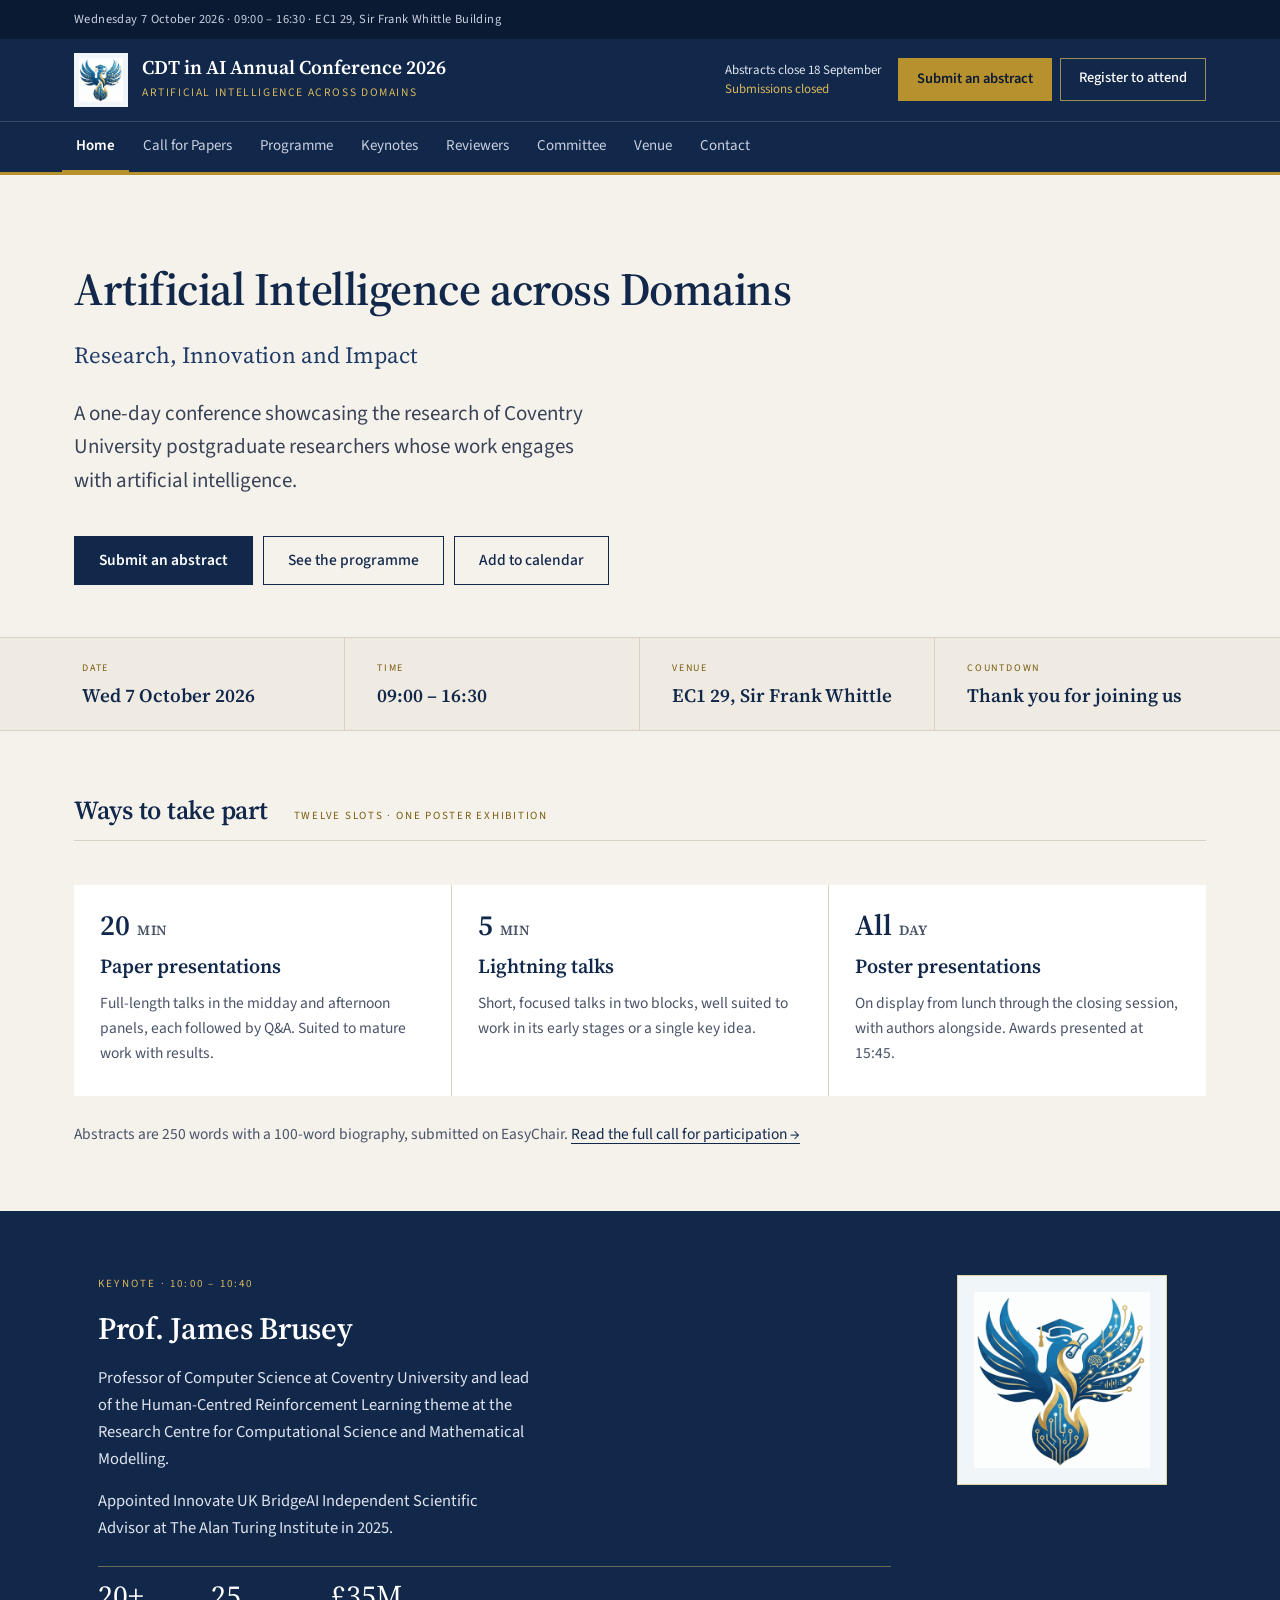
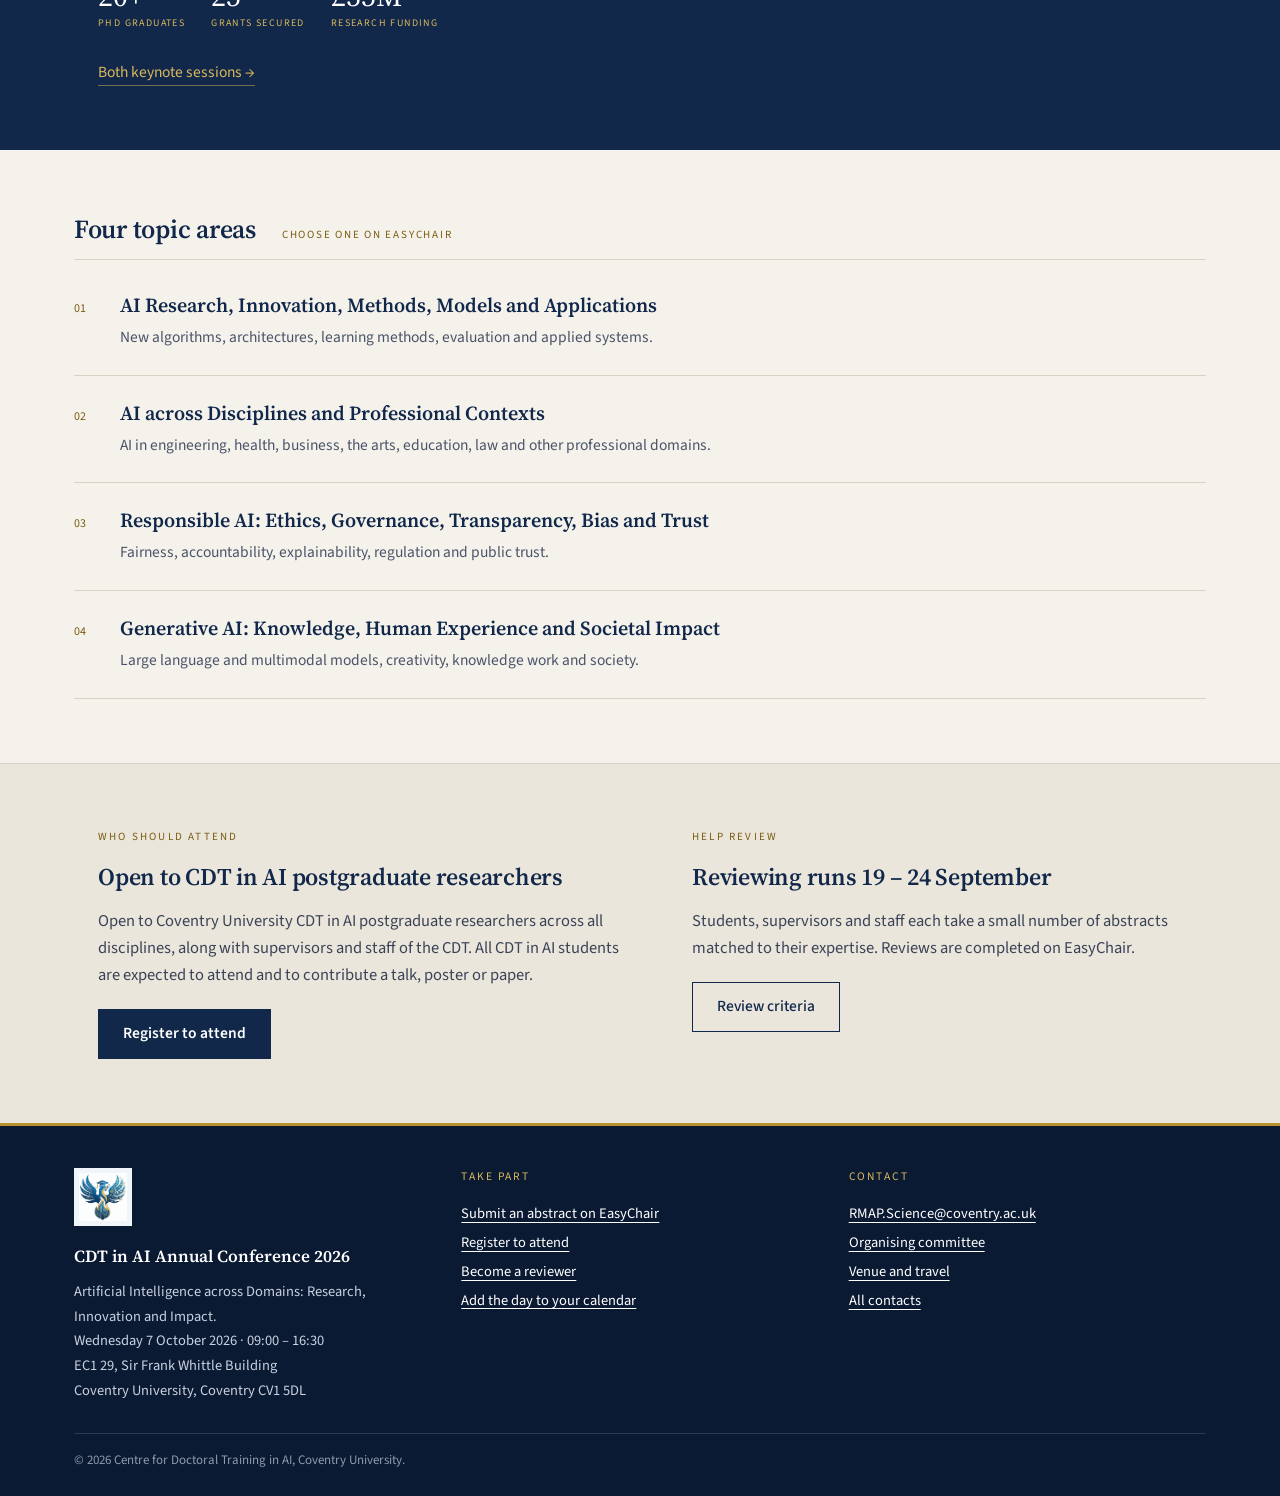
==== commit da1fa95c: "Simplify: single cache-busting mechanism, data-driven copy, contextual CSS, smaller images Drops the" ====
--- a/index.html
+++ b/index.html
@@ -5,12 +5,11 @@
 <meta name="viewport" content="width=device-width, initial-scale=1">
 <title>Home · CDT in AI Annual Conference 2026</title>
 <meta name="description" content="CDT in AI Annual Conference 2026, Coventry University. Artificial Intelligence across Domains: Research, Innovation and Impact. Wednesday 7 October 2026.">
-<link rel="icon" type="image/png" href="assets/img/favicon.png">
+<link rel="icon" href="assets/img/favicon.ico">
 <link rel="preconnect" href="https://fonts.googleapis.com">
 <link rel="preconnect" href="https://fonts.gstatic.com" crossorigin>
-<link rel="stylesheet" href="https://fonts.googleapis.com/css2?family=Source+Sans+3:ital,wght@0,400;0,500;0,600;0,700;1,400&family=Source+Serif+4:opsz,wght@8..60,400;8..60,600;8..60,700&display=swap">
-<link rel="stylesheet" href="assets/css/site.css?v=41662c53">
-<script>window.addEventListener("load",function(){try{var v=getComputedStyle(document.documentElement).getPropertyValue("--site-build").trim();if(v!=="41662c53"&&!sessionStorage.getItem("cdt-healed")){sessionStorage.setItem("cdt-healed","1");location.reload();}}catch(e){}});</script>
+<link rel="stylesheet" href="https://fonts.googleapis.com/css2?family=Source+Sans+3:wght@400;500;600;700&family=Source+Serif+4:opsz,wght@8..60,400;8..60,600&display=swap">
+<link rel="stylesheet" href="assets/css/site.css?v=37bccb6f">
 </head>
 <body>
 <a class="skip-link" href="#main">Skip to content</a>
@@ -18,7 +17,7 @@
 <header class="site-header">
   <div class="wrap header-row">
     <a class="brand" href="index.html">
-      <img src="assets/img/mark.png" alt="Coventry University Centre for Doctoral Training in AI">
+      <img src="assets/img/mark.png" width="54" height="54" alt="Coventry University Centre for Doctoral Training in AI">
       <span><span class="title">CDT in AI Annual Conference 2026</span><span class="sub">Artificial Intelligence across Domains</span></span>
     </a>
     <div class="header-actions">
@@ -65,17 +64,13 @@
 </section>
 
 <section class="band-navy section keynote-band">
-  <div class="wrap-inner two-col" style="padding:0 24px">
+  <div class="wrap-inner two-col">
     <div class="text">
-      <p class="eyebrow on-navy" style="margin-bottom:18px">Keynote · 10:00 – 10:40</p>
+      <p class="eyebrow">Keynote · 10:00 – 10:40</p>
       <h2>Prof. James Brusey</h2>
       <p class="bio">Professor of Computer Science at Coventry University and lead of the Human-Centred Reinforcement Learning theme at the Research Centre for Computational Science and Mathematical Modelling.</p>
       <p class="bio" style="margin-bottom:0">Appointed Innovate UK BridgeAI Independent Scientific Advisor at The Alan Turing Institute in 2025.</p>
-      <div class="stats">
-        <div><p class="n">20+</p><p class="l">PhD graduates</p></div>
-        <div><p class="n">25</p><p class="l">Grants secured</p></div>
-        <div><p class="n">£35M</p><p class="l">Research funding</p></div>
-      </div>
+      <div class="stats"><div><p class="n">20+</p><p class="l">PhD graduates</p></div><div><p class="n">25</p><p class="l">Grants secured</p></div><div><p class="n">£35M</p><p class="l">Research funding</p></div></div>
       <p style="margin-top:26px"><a class="arrow-link" href="speakers.html">Both keynote sessions →</a></p>
     </div>
     <div class="emblem"><img src="assets/img/mark.png" alt="CDT in AI phoenix emblem"></div>
@@ -88,18 +83,18 @@
 </section>
 
 <section class="band section">
-  <div class="wrap-inner two-col" style="padding:0 24px">
+  <div class="wrap-inner two-col">
     <div>
-      <p class="eyebrow" style="margin-bottom:16px">Who should attend</p>
-      <h2 class="h2-plain" style="font-size:clamp(20px,2.1vw,24px);margin-bottom:16px">Open to CDT in AI postgraduate researchers</h2>
-      <p class="body-2" style="margin:0 0 20px;font-size:16.5px;max-width:50ch">Open to Coventry University CDT in AI postgraduate researchers across all disciplines, along with supervisors and staff of the CDT. All CDT in AI students are expected to attend and to contribute a talk, poster or paper.</p>
+      <p class="eyebrow">Who should attend</p>
+      <h2 class="h2-mid">Open to CDT in AI postgraduate researchers</h2>
+      <p class="body-2 lg" style="margin-bottom:20px">Open to Coventry University CDT in AI postgraduate researchers across all disciplines, along with supervisors and staff of the CDT. All CDT in AI students are expected to attend and to contribute a talk, poster or paper.</p>
       <a class="btn btn-navy" href="https://forms.cloud.microsoft/Pages/ResponsePage.aspx?id=mqsYS2U3vkqsfA4NOYr9Txeve1SJEVJCqEbhUMPBqIZUQTRKRkpRMDQ3NTI3MjNDT1paQ0gyVUE4WC4u">Register to attend</a>
     </div>
     <div class="narrow">
-      <p class="eyebrow" style="margin-bottom:16px">Help review</p>
-      <h2 class="h2-plain" style="font-size:clamp(20px,2.1vw,24px);margin-bottom:16px">Reviewing runs 19 – 24 September</h2>
-      <p class="body-2" style="margin:0 0 20px;font-size:16.5px;max-width:50ch">Students, supervisors and staff each take a small number of abstracts matched to their expertise. Reviews are completed on EasyChair.</p>
-      <a class="btn btn-outline on-paper2" href="reviewers.html">Review criteria</a>
+      <p class="eyebrow">Help review</p>
+      <h2 class="h2-mid">Reviewing runs 19 – 24 September</h2>
+      <p class="body-2 lg" style="margin-bottom:20px">Students, supervisors and staff each take a small number of abstracts matched to their expertise. Reviews are completed on EasyChair.</p>
+      <a class="btn btn-outline" href="reviewers.html">Review criteria</a>
     </div>
   </div>
 </section>
@@ -133,6 +128,6 @@
   </div>
   <p class="copyright">© 2026 Centre for Doctoral Training in AI, Coventry University.</p>
 </footer>
-<script src="assets/js/site.js?v=67f8c456"></script>
+<script src="assets/js/site.js?v=c3274c75"></script>
 </body>
 </html>
--- a/assets/css/site.css
+++ b/assets/css/site.css
@@ -2,7 +2,6 @@
    "CDT in AI Conference 2026.dc.html". Navy / gold / warm off-white, hairline structure,
    Source Serif 4 + Source Sans 3. */
 :root {
-  --site-build: "41662c53";
   --navy: #12284b; --navy-deep: #0b1a33; --navy-soft: #1f3a66;
   --gold: #b8912f; --gold-light: #d9b85c; --gold-text: #7a5c10;
   --paper: #f5f2ec; --paper-2: #ebe6dc; --paper-3: #efebe2; --tint: #faf7ef; --tint-live: #fbf6e8;
@@ -23,20 +22,23 @@
 p { margin: 0; }
 main { flex: 1 1 auto; min-width: 0; }
 .wrap { max-width: var(--max); margin-left: auto; margin-right: auto; padding-left: 24px; padding-right: 24px; }
-.wrap-inner { max-width: var(--max-inner); margin-left: auto; margin-right: auto; }
+.wrap-inner { max-width: var(--max-inner); margin-left: auto; margin-right: auto; padding-left: 24px; padding-right: 24px; }
 .skip-link { position: absolute; left: -999px; top: 8px; background: var(--gold); color: var(--navy-deep); padding: 8px 14px; z-index: 100; }
 .skip-link:focus { left: 8px; }
 
 /* Type helpers */
-.eyebrow { font-family: var(--sans); font-size: 11px; letter-spacing: .2em; text-transform: uppercase; color: var(--gold-text); margin: 0 0 20px; }
+.eyebrow { font-family: var(--sans); font-size: 11px; letter-spacing: .2em; text-transform: uppercase; color: var(--gold-text); margin: 0 0 16px; }
+.page-head .eyebrow { margin-bottom: 20px; }
 .eyebrow.sm { font-size: 10.5px; letter-spacing: .18em; margin: 0 0 10px; }
-.eyebrow.on-navy { color: var(--gold-light); }
 .kicker { font-family: var(--sans); font-size: 11px; letter-spacing: .16em; text-transform: uppercase; color: var(--gold-text); margin: 0; }
-.kicker.on-navy { color: var(--gold-light); }
+.band-navy .eyebrow, .band-navy .kicker { color: var(--gold-light); }
+strong { color: var(--navy); }
 .num { font-family: var(--sans); font-size: 12px; color: var(--gold-text); flex-shrink: 0; }
 .mono-date { font-family: var(--sans); font-size: 12.5px; color: var(--gold-text); }
 .muted { color: var(--ink-soft); }
-.body-2 { color: var(--ink-2); }
+.body-2 { color: var(--ink-2); font-size: 16px; }
+.body-2.lg { font-size: 16.5px; }
+.small-link { font-family: var(--sans); font-size: 12.5px; }
 
 /* Buttons */
 .btn { display: inline-block; padding: 13px 24px; text-decoration: none; font-weight: 600; font-size: 15.5px; font-family: var(--sans); cursor: pointer; line-height: 1.4; border: 1px solid transparent; background: none; transition: background .15s, color .15s; }
@@ -46,7 +48,7 @@
 .btn-gold:hover { background: var(--gold-light); color: var(--navy-deep); }
 .btn-outline { border-color: var(--navy); color: var(--navy); font-weight: 500; }
 .btn-outline:hover { background: var(--paper-2); color: var(--navy); }
-.btn-outline.on-paper2:hover { background: var(--paper); }
+.band .btn-outline:hover { background: var(--paper); }
 .btn-ghost { border-color: rgba(217,184,92,.7); color: var(--white); font-weight: 500; padding: 9px 18px; font-size: 14.5px; }
 .btn-ghost:hover { background: rgba(255,255,255,.08); color: var(--white); }
 .btn-row { display: flex; flex-wrap: wrap; gap: 10px; }
@@ -91,7 +93,7 @@
 .page-head .lead { font-size: clamp(16px, 1.7vw, 19px); color: var(--ink-2); max-width: 58ch; }
 .page-head .note { font-family: var(--sans); font-size: 11.5px; letter-spacing: .06em; color: var(--gold-text); border-top: 1px solid var(--line); padding-top: 14px; margin: 26px 0 0; }
 .section { padding-top: clamp(40px, 5vw, 68px); padding-bottom: clamp(40px, 5vw, 68px); }
-.section.tight-top { padding-top: clamp(30px, 4vw, 48px); }
+.page-head + .section { padding-top: clamp(30px, 4vw, 48px); }
 .section.no-bottom { padding-bottom: 0; }
 .band { background: var(--paper-2); border-top: 1px solid var(--line); }
 .band-navy { background: var(--navy); color: var(--white); }
@@ -106,9 +108,11 @@
 .h2-rule { font-weight: 400; font-size: clamp(24px, 3vw, 34px); line-height: 1.12; letter-spacing: -.02em; margin: 0 0 18px; border-bottom: 1px solid var(--line); padding-bottom: 12px; }
 .h2-small { font-size: clamp(19px, 2vw, 22px); line-height: 1.28; letter-spacing: -.01em; margin: 0 0 16px; border-bottom: 1px solid var(--line); padding-bottom: 12px; }
 .h2-plain { font-size: clamp(19px, 2vw, 22px); line-height: 1.28; margin: 0 0 12px; }
+.h2-mid { font-size: clamp(20px, 2.1vw, 24px); line-height: 1.25; letter-spacing: -.01em; margin: 0 0 16px; }
 .two-col { display: flex; flex-wrap: wrap; gap: clamp(30px, 5vw, 64px); }
 .two-col > * { flex: 1 1 320px; min-width: 0; }
 .two-col > .narrow { flex: 1 1 280px; }
+.two-col > .wide { flex: 1 1 340px; }
 
 /* Home hero */
 .hero { padding-top: clamp(40px, 7vw, 88px); padding-bottom: clamp(32px, 4vw, 56px); }
@@ -134,12 +138,12 @@
 .cell .big span { font-size: 14px; letter-spacing: .04em; color: var(--ink-soft); margin-left: 7px; }
 .cell h3 { font-size: 20px; margin: 0 0 8px; }
 .cell p.desc { font-size: 15.5px; color: var(--ink-soft); line-height: 1.6; }
-.cells.on-navy { background: rgba(217,184,92,.3); grid-template-columns: repeat(auto-fit, minmax(235px, 1fr)); }
-.cells.on-navy .cell { background: var(--navy); padding: 24px 24px 28px; }
-.cells.on-navy .big { color: var(--gold-light); font-size: 28px; }
-.cells.on-navy .big span { color: var(--gold-light); }
-.cells.on-navy h3 { font-size: 19px; }
-.cells.on-navy p.desc { color: #dfe4ee; font-size: 15px; }
+.band-navy .cells { background: rgba(217,184,92,.3); grid-template-columns: repeat(auto-fit, minmax(235px, 1fr)); }
+.band-navy .cell { background: var(--navy); padding: 24px 24px 28px; }
+.band-navy .big { color: var(--gold-light); font-size: 28px; }
+.band-navy .big span { color: var(--gold-light); }
+.band-navy .cell h3 { font-size: 19px; }
+.band-navy p.desc { color: #dfe4ee; font-size: 15px; }
 .after-note { margin: 26px 0 0; font-size: 15.5px; color: var(--ink-soft); }
 
 /* Keynote band */
@@ -171,7 +175,6 @@
 .steps li { display: flex; gap: 14px; padding: 12px 0; border-bottom: 1px solid var(--paper-2); }
 .steps .num { font-size: 11px; padding-top: 4px; }
 .steps span:last-child { font-size: 16px; color: var(--ink-2); }
-.steps strong { color: var(--navy); }
 .criteria { list-style: none; margin: 0; padding: 0; flex: 1 1 340px; min-width: 0; }
 .criteria li { display: flex; gap: 16px; padding: 16px 0; border-bottom: 1px solid var(--line); }
 .criteria .num { padding-top: 5px; }
@@ -179,7 +182,7 @@
 .criteria .d { font-size: 15px; color: var(--ink-soft); }
 
 /* Callout */
-.callout { border-left: 3px solid var(--gold); background: var(--paper-3); padding: 16px 20px; }
+.callout { border-left: 3px solid var(--gold); background: var(--paper-3); padding: 18px 20px; }
 .callout .eyebrow { font-size: 10px; letter-spacing: .18em; margin: 0 0 6px; }
 .callout p:last-child { font-size: 15.5px; color: var(--ink-2); }
 
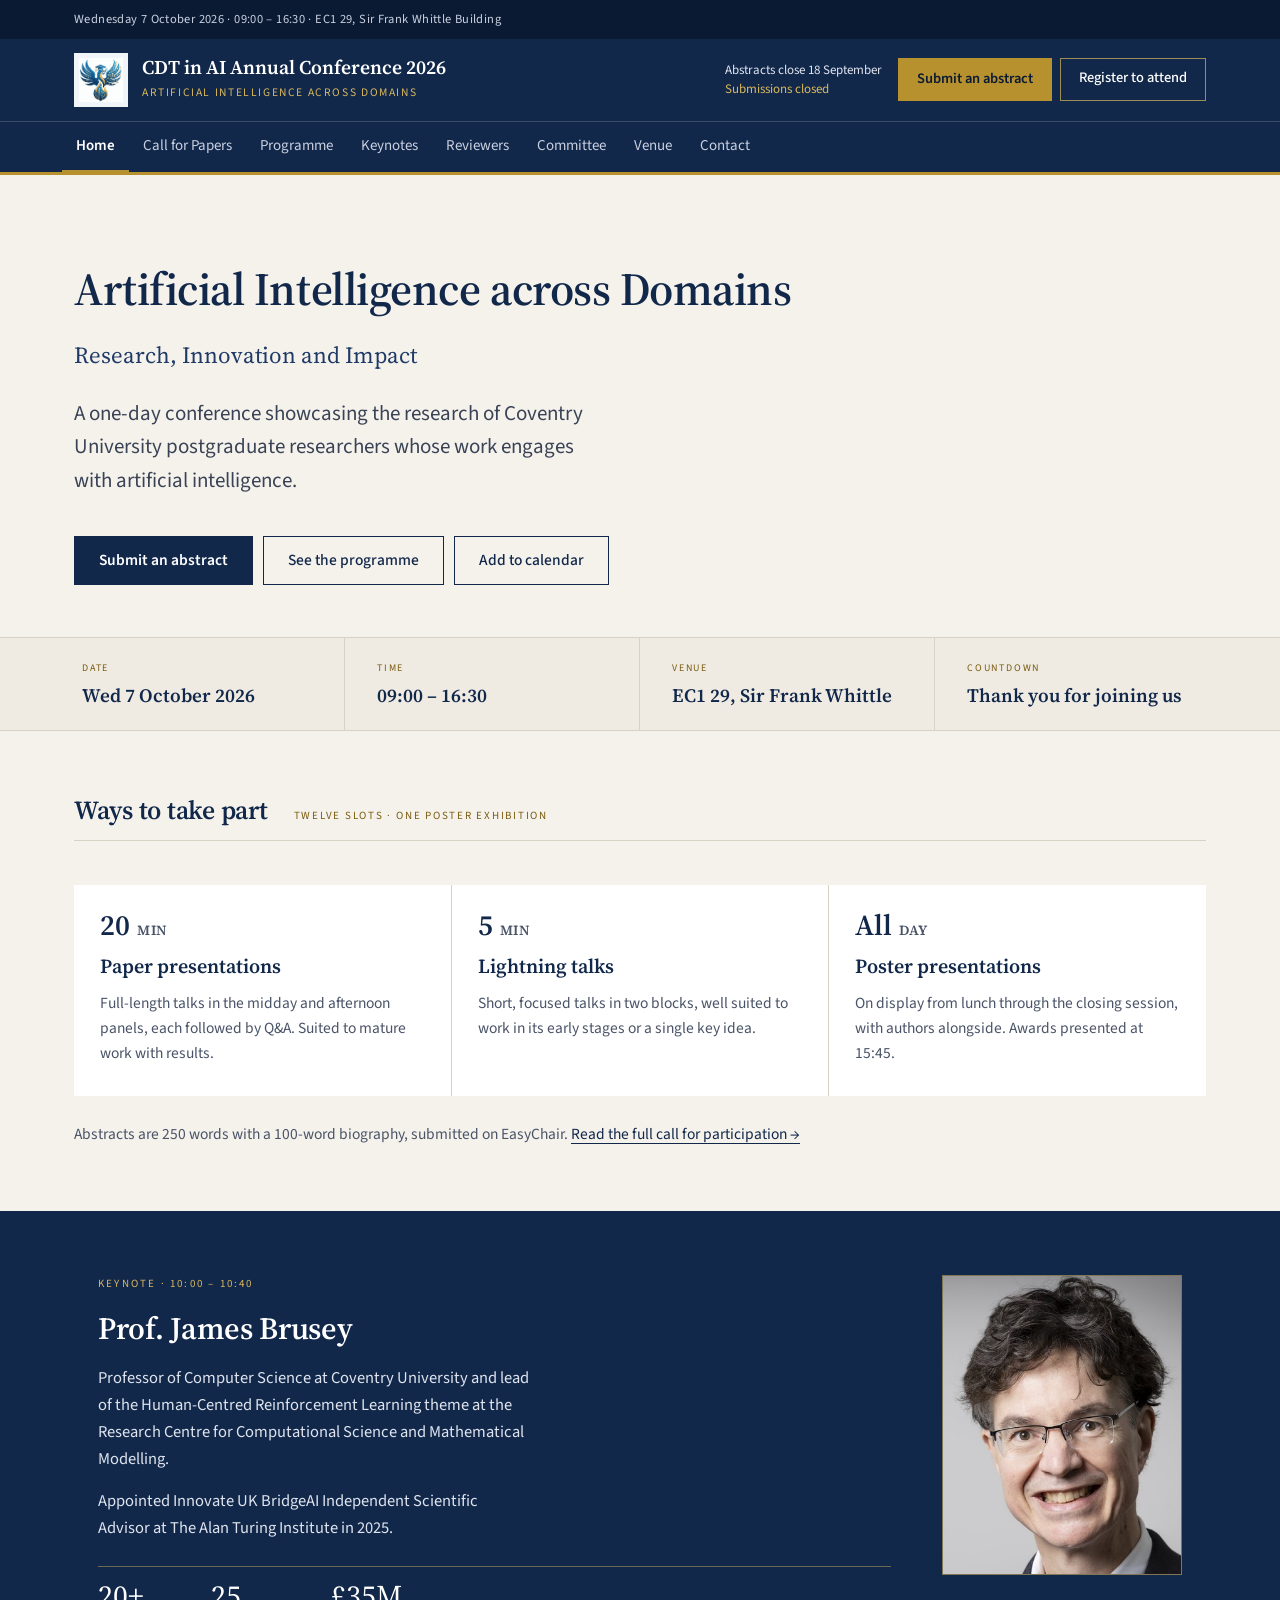
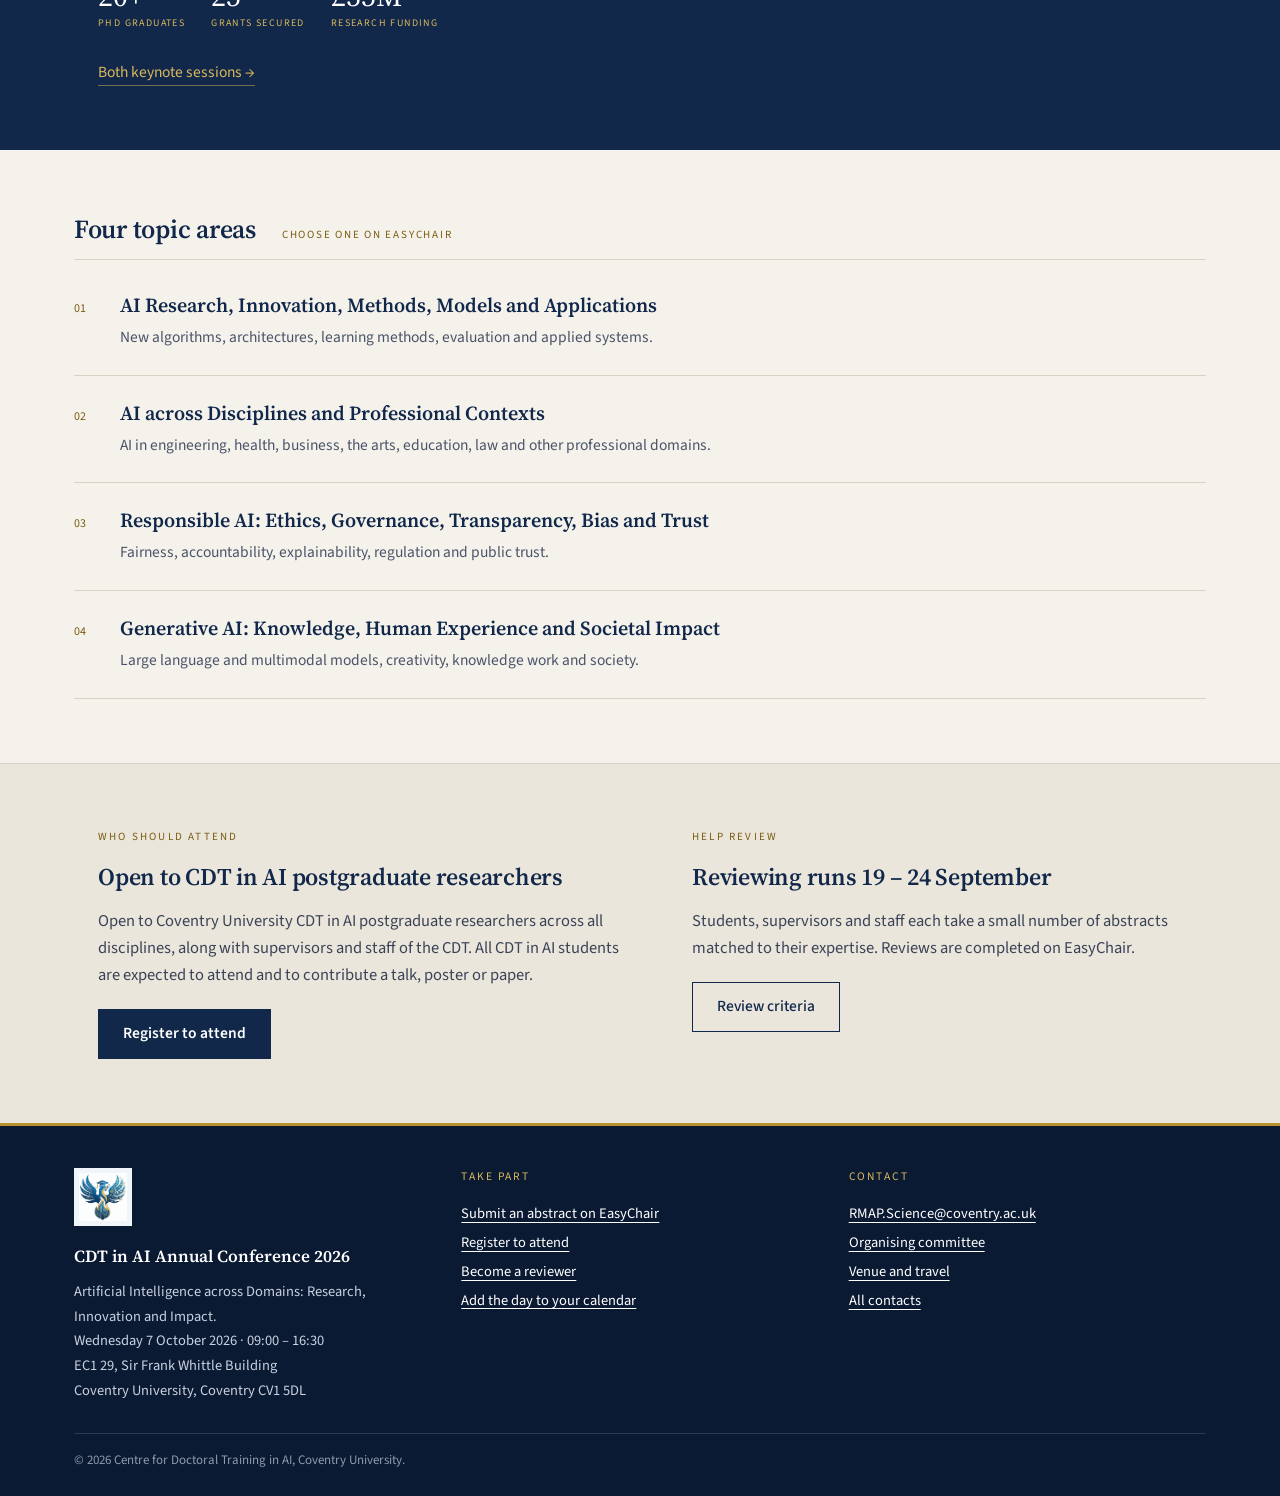
==== commit c02491ce: "Home keynote band: show Prof. Brusey's photo instead of the emblem Co-Authored-By: Claude Fable 5.1 " ====
--- a/index.html
+++ b/index.html
@@ -9,7 +9,7 @@
 <link rel="preconnect" href="https://fonts.googleapis.com">
 <link rel="preconnect" href="https://fonts.gstatic.com" crossorigin>
 <link rel="stylesheet" href="https://fonts.googleapis.com/css2?family=Source+Sans+3:wght@400;500;600;700&family=Source+Serif+4:opsz,wght@8..60,400;8..60,600&display=swap">
-<link rel="stylesheet" href="assets/css/site.css?v=37bccb6f">
+<link rel="stylesheet" href="assets/css/site.css?v=240846f6">
 </head>
 <body>
 <a class="skip-link" href="#main">Skip to content</a>
@@ -49,7 +49,7 @@
     <div><dt>Date</dt><dd>Wed 7 October 2026</dd></div>
     <div><dt>Time</dt><dd>09:00 – 16:30</dd></div>
     <div><dt>Venue</dt><dd>EC1 29, Sir Frank Whittle</dd></div>
-    <div><dt>Countdown</dt><dd data-conference-countdown>7 October 2026</dd></div>
+    <div><dt>Countdown</dt><dd data-conference-countdown><span class="cd-digits">7 October 2026</span><span class="cd-label"></span></dd></div>
   </dl>
 </section>
 
@@ -73,7 +73,7 @@
       <div class="stats"><div><p class="n">20+</p><p class="l">PhD graduates</p></div><div><p class="n">25</p><p class="l">Grants secured</p></div><div><p class="n">£35M</p><p class="l">Research funding</p></div></div>
       <p style="margin-top:26px"><a class="arrow-link" href="speakers.html">Both keynote sessions →</a></p>
     </div>
-    <div class="emblem"><img src="assets/img/mark.png" alt="CDT in AI phoenix emblem"></div>
+    <div class="emblem"><img src="assets/img/brusey.jpg" width="380" height="475" alt="Prof. James Brusey"></div>
   </div>
 </section>
 
@@ -128,6 +128,6 @@
   </div>
   <p class="copyright">© 2026 Centre for Doctoral Training in AI, Coventry University.</p>
 </footer>
-<script src="assets/js/site.js?v=c3274c75"></script>
+<script src="assets/js/site.js?v=c5a73fc5"></script>
 </body>
 </html>
--- a/assets/css/site.css
+++ b/assets/css/site.css
@@ -66,7 +66,7 @@
 .brand .sub { display: block; font-size: 11.5px; letter-spacing: .14em; text-transform: uppercase; color: var(--gold-light); margin-top: 3px; }
 .header-actions { display: flex; flex-wrap: wrap; align-items: center; gap: 10px 16px; }
 .deadline-note { margin: 0; font-size: 13px; line-height: 1.45; color: #dfe4ee; }
-.deadline-note span { color: var(--gold-light); }
+.deadline-note span { color: var(--gold-light); font-variant-numeric: tabular-nums; }
 .header-cta { display: flex; flex-wrap: wrap; gap: 8px; }
 .header-cta .btn-gold { padding: 10px 18px; font-size: 14.5px; }
 .nav-toggle { display: none; background: none; border: 1px solid rgba(217,184,92,.7); color: var(--white); padding: 9px 16px; font-family: var(--sans); font-size: 14.5px; cursor: pointer; }
@@ -125,6 +125,9 @@
 .facts div:last-child { border-right: 0; }
 .facts dt { font-family: var(--sans); font-size: 10px; letter-spacing: .18em; text-transform: uppercase; color: var(--gold-text); margin-bottom: 7px; }
 .facts dd { margin: 0; font-family: var(--serif); font-weight: 600; font-size: 19px; line-height: 1.3; color: var(--navy); }
+.facts .cd-digits { display: block; font-variant-numeric: tabular-nums; }
+.facts .cd-label { display: block; margin-top: 5px; font-family: var(--sans); font-weight: 400; font-size: 10px; letter-spacing: .18em; text-transform: uppercase; color: var(--gold-text); }
+.facts .cd-label:empty { display: none; }
 .now-bar { background: var(--navy); color: var(--white); padding: 20px 24px; display: flex; flex-wrap: wrap; gap: 26px; align-items: baseline; }
 .now-bar .label { font-family: var(--sans); font-size: 10px; letter-spacing: .2em; text-transform: uppercase; color: var(--gold-light); }
 .now-bar .session { font-family: var(--serif); font-size: 22px; line-height: 1.2; color: var(--white); }
@@ -150,7 +153,7 @@
 .keynote-band .two-col { gap: clamp(28px, 4vw, 60px); }
 .keynote-band .text { flex: 1 1 380px; }
 .keynote-band .emblem { flex: 0 1 240px; display: flex; align-items: flex-start; justify-content: center; }
-.keynote-band .emblem img { width: min(210px, 60vw); background: var(--mark-bg); padding: 16px; border: 1px solid rgba(217,184,92,.55); }
+.keynote-band .emblem img { width: min(240px, 60vw); height: auto; border: 1px solid rgba(217,184,92,.55); }
 .keynote-band h2 { font-size: clamp(24px, 2.7vw, 31px); line-height: 1.2; letter-spacing: -.01em; margin: 0 0 18px; }
 .keynote-band p.bio { font-size: 16.5px; line-height: 1.65; margin: 0 0 14px; max-width: 54ch; }
 .stats { display: flex; flex-wrap: wrap; border-top: 1px solid rgba(217,184,92,.45); margin-top: 24px; }
@@ -237,6 +240,7 @@
 .speaker + .speaker { margin-top: clamp(34px, 4vw, 52px); }
 .speaker .portrait-col { flex: 0 0 190px; max-width: 100%; }
 .portrait { width: 190px; height: 238px; max-width: 100%; border: 1px dashed var(--gold); background: var(--paper-3); color: var(--gold-text); font-family: var(--sans); font-size: 12px; letter-spacing: .06em; text-align: center; display: flex; align-items: center; justify-content: center; padding: 16px; }
+.portrait:has(img) { border: 1px solid var(--line); padding: 0; }
 .portrait img { width: 100%; height: 100%; object-fit: cover; }
 .speaker .slot-label { font-size: 10.5px; letter-spacing: .15em; text-transform: uppercase; color: var(--gold-text); margin: 14px 0 0; }
 .speaker .slot-time { font-size: 13px; color: var(--navy); margin: 3px 0 0; }
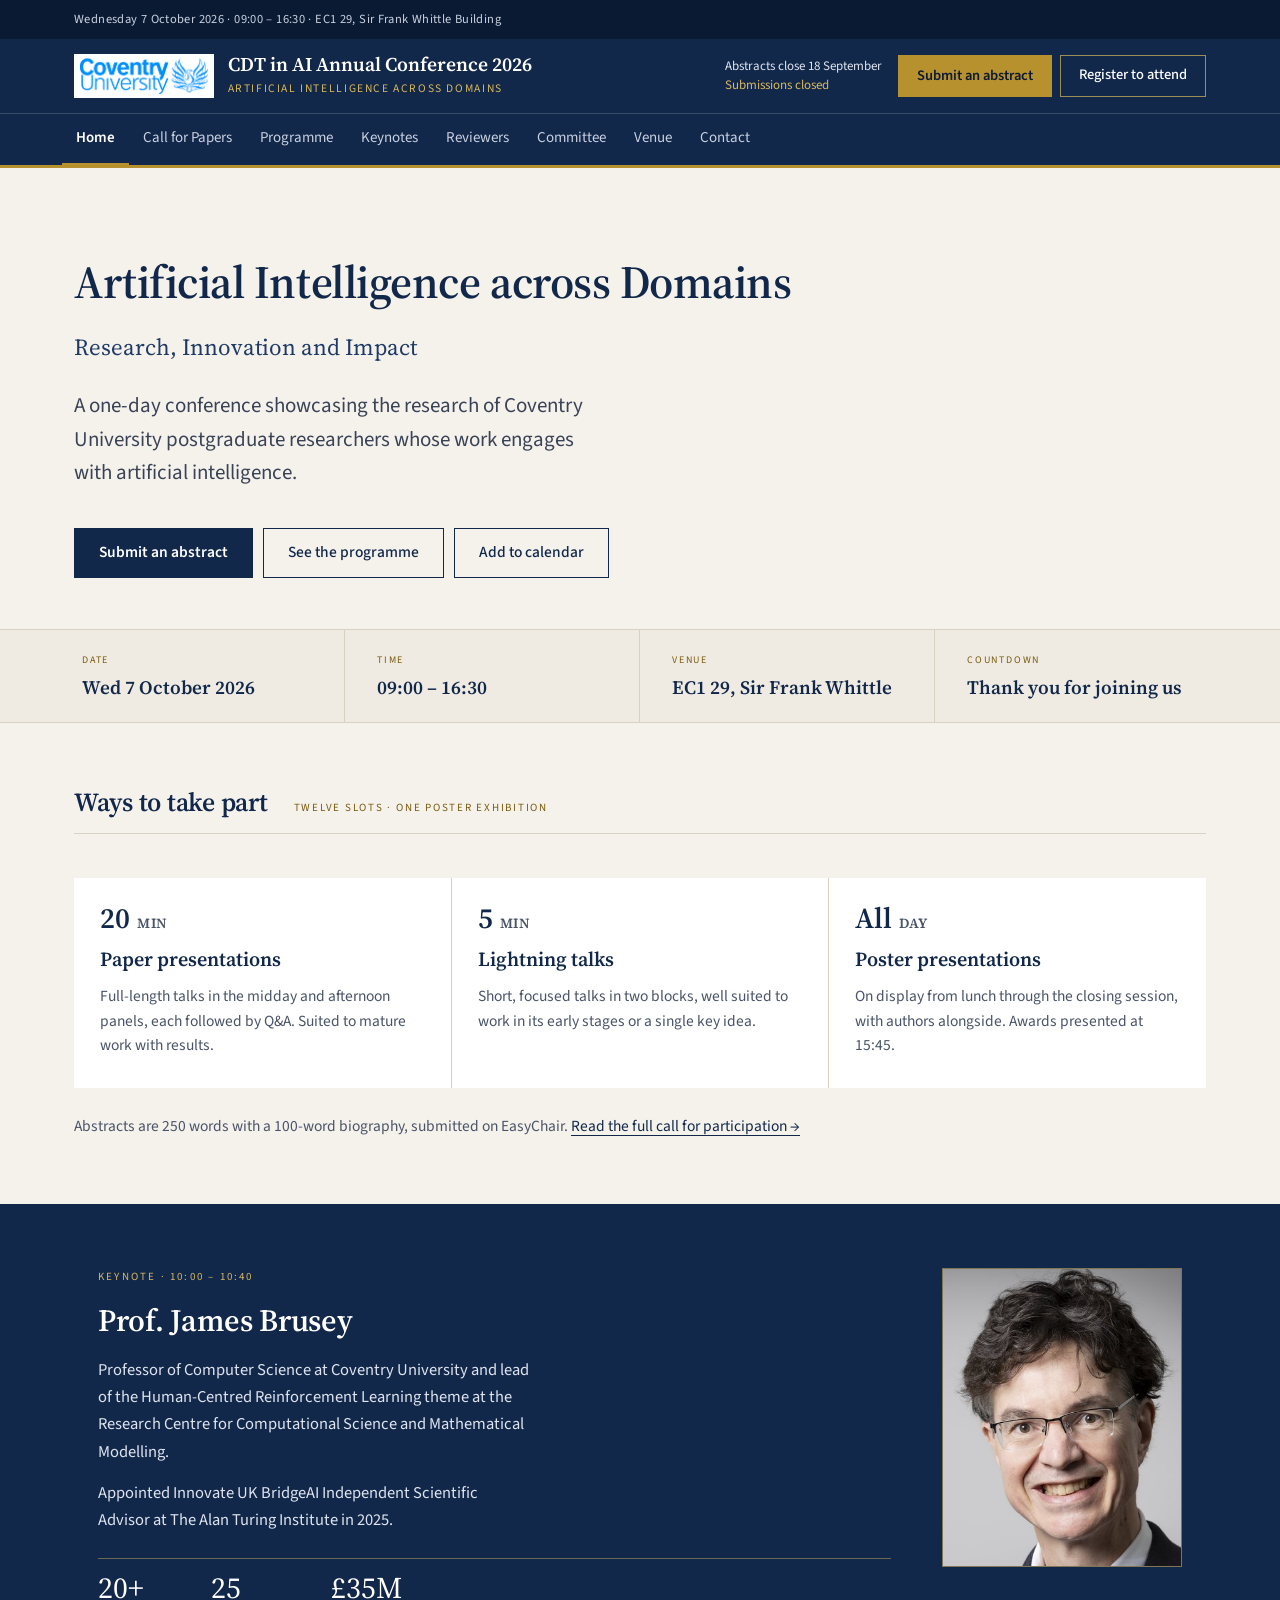
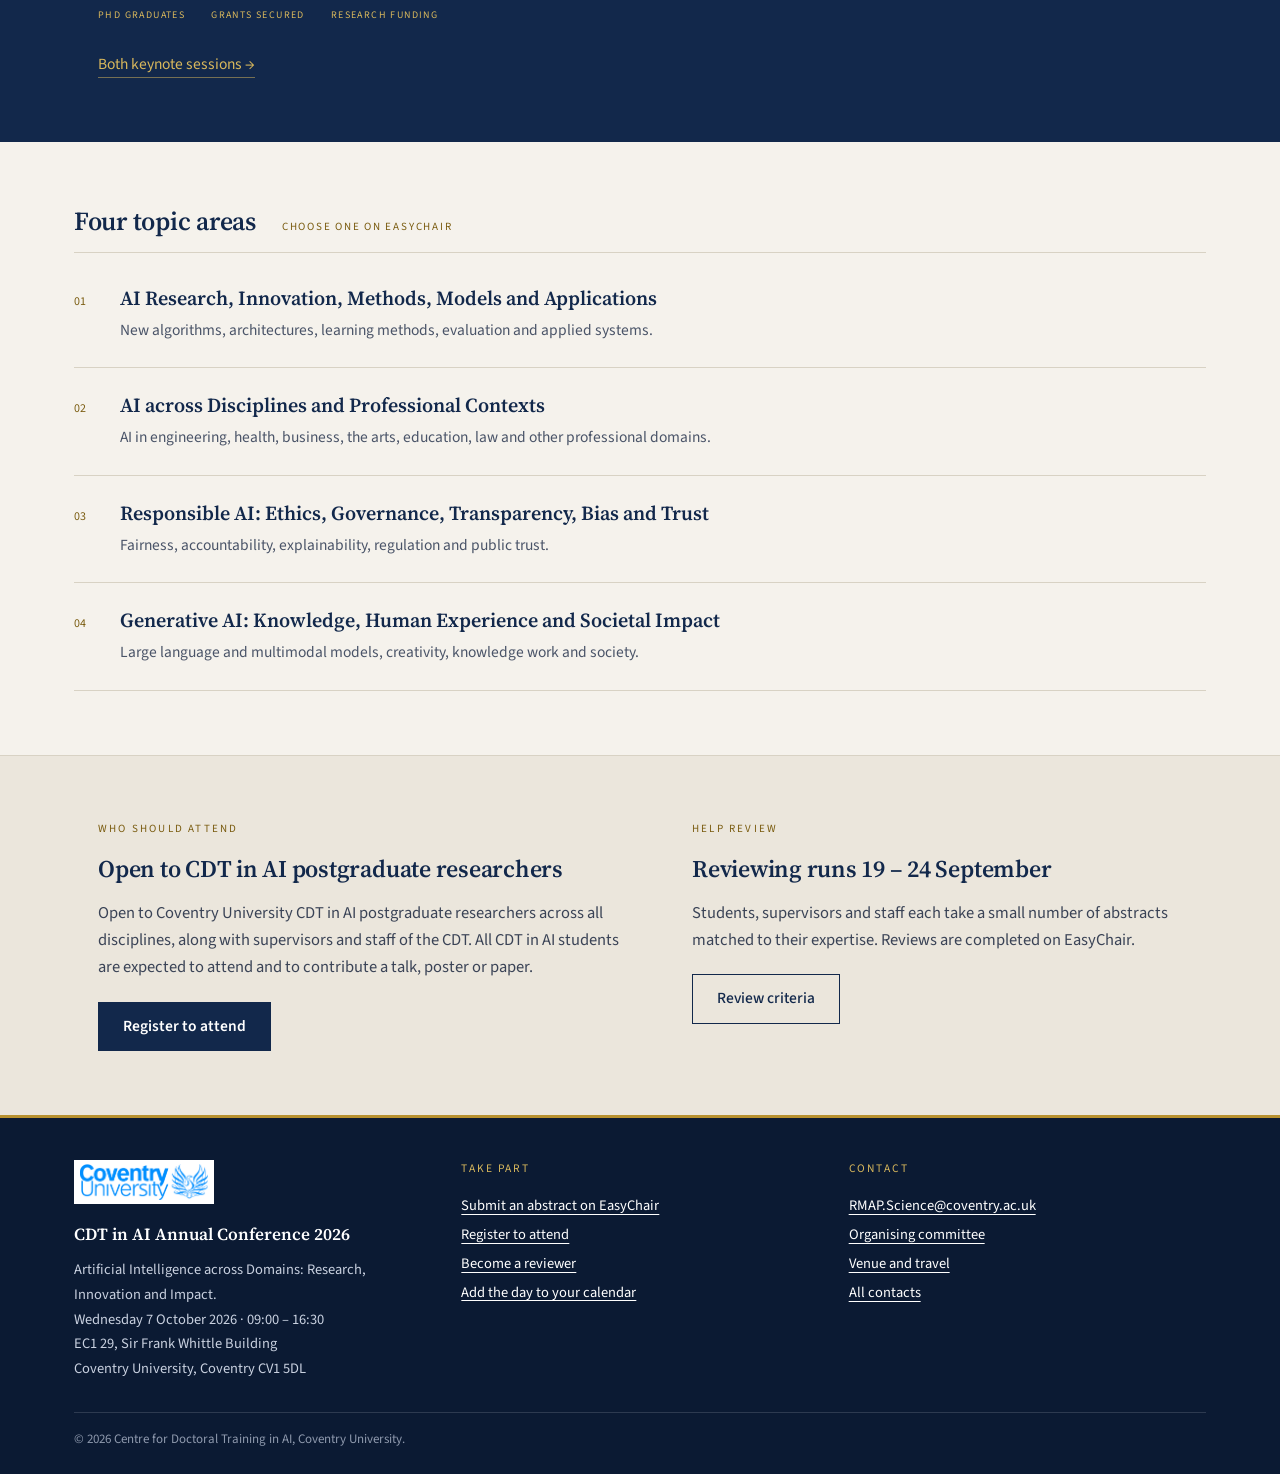
==== commit bab092f7: "Replace CDT in AI logo with Coventry University landscape blue logo" ====
--- a/index.html
+++ b/index.html
@@ -9,7 +9,7 @@
 <link rel="preconnect" href="https://fonts.googleapis.com">
 <link rel="preconnect" href="https://fonts.gstatic.com" crossorigin>
 <link rel="stylesheet" href="https://fonts.googleapis.com/css2?family=Source+Sans+3:wght@400;500;600;700&family=Source+Serif+4:opsz,wght@8..60,400;8..60,600&display=swap">
-<link rel="stylesheet" href="assets/css/site.css?v=240846f6">
+<link rel="stylesheet" href="assets/css/site.css?v=957c36ee">
 </head>
 <body>
 <a class="skip-link" href="#main">Skip to content</a>
@@ -17,7 +17,7 @@
 <header class="site-header">
   <div class="wrap header-row">
     <a class="brand" href="index.html">
-      <img src="assets/img/mark.png" width="54" height="54" alt="Coventry University Centre for Doctoral Training in AI">
+      <img src="assets/img/coventry-university-logo.jpg" alt="Coventry University">
       <span><span class="title">CDT in AI Annual Conference 2026</span><span class="sub">Artificial Intelligence across Domains</span></span>
     </a>
     <div class="header-actions">
@@ -103,7 +103,7 @@
 <footer class="site-footer">
   <div class="cols">
     <div>
-      <img src="assets/img/mark.png" alt="">
+      <img src="assets/img/coventry-university-logo.jpg" alt="Coventry University">
       <p class="ft-title">CDT in AI Annual Conference 2026</p>
       <p class="body">Artificial Intelligence across Domains: Research, Innovation and Impact.<br>Wednesday 7 October 2026 · 09:00 – 16:30<br>EC1 29, Sir Frank Whittle Building<br>Coventry University, Coventry CV1 5DL</p>
     </div>
--- a/assets/css/site.css
+++ b/assets/css/site.css
@@ -61,7 +61,7 @@
 .header-row { padding-top: 14px; padding-bottom: 14px; display: flex; flex-wrap: wrap; gap: 16px 32px; align-items: center; justify-content: space-between; }
 .brand { display: flex; align-items: center; gap: 14px; color: var(--white); text-decoration: none; }
 .brand:hover { color: var(--white); }
-.brand img { width: 54px; height: 54px; background: var(--mark-bg); padding: 5px; object-fit: contain; flex-shrink: 0; }
+.brand img { height: 44px; width: auto; max-width: 170px; background: var(--white); padding: 4px 6px; object-fit: contain; flex-shrink: 0; }
 .brand .title { display: block; font-family: var(--serif); font-weight: 600; font-size: 19.5px; line-height: 1.25; }
 .brand .sub { display: block; font-size: 11.5px; letter-spacing: .14em; text-transform: uppercase; color: var(--gold-light); margin-top: 3px; }
 .header-actions { display: flex; flex-wrap: wrap; align-items: center; gap: 10px 16px; }
@@ -305,7 +305,7 @@
 /* Footer */
 .site-footer { margin-top: auto; background: var(--navy-deep); color: #c9d1e0; border-top: 3px solid var(--gold); padding: 42px 24px 24px; font-size: 14.5px; }
 .site-footer .cols { max-width: var(--max-inner); margin: 0 auto; display: grid; grid-template-columns: repeat(auto-fit, minmax(230px, 1fr)); gap: 30px; }
-.site-footer img { width: 58px; height: 58px; background: var(--mark-bg); padding: 5px; object-fit: contain; margin: 0 0 16px; }
+.site-footer img { height: 44px; width: auto; max-width: 170px; background: var(--white); padding: 4px 6px; object-fit: contain; margin: 0 0 16px; }
 .site-footer .ft-title { font-family: var(--serif); font-weight: 600; font-size: 17px; color: var(--white); margin: 0 0 10px; }
 .site-footer .ft-label { font-size: 11.5px; letter-spacing: .16em; text-transform: uppercase; color: var(--gold-light); margin: 0 0 12px; }
 .site-footer ul { list-style: none; margin: 0; padding: 0; line-height: 2; }
